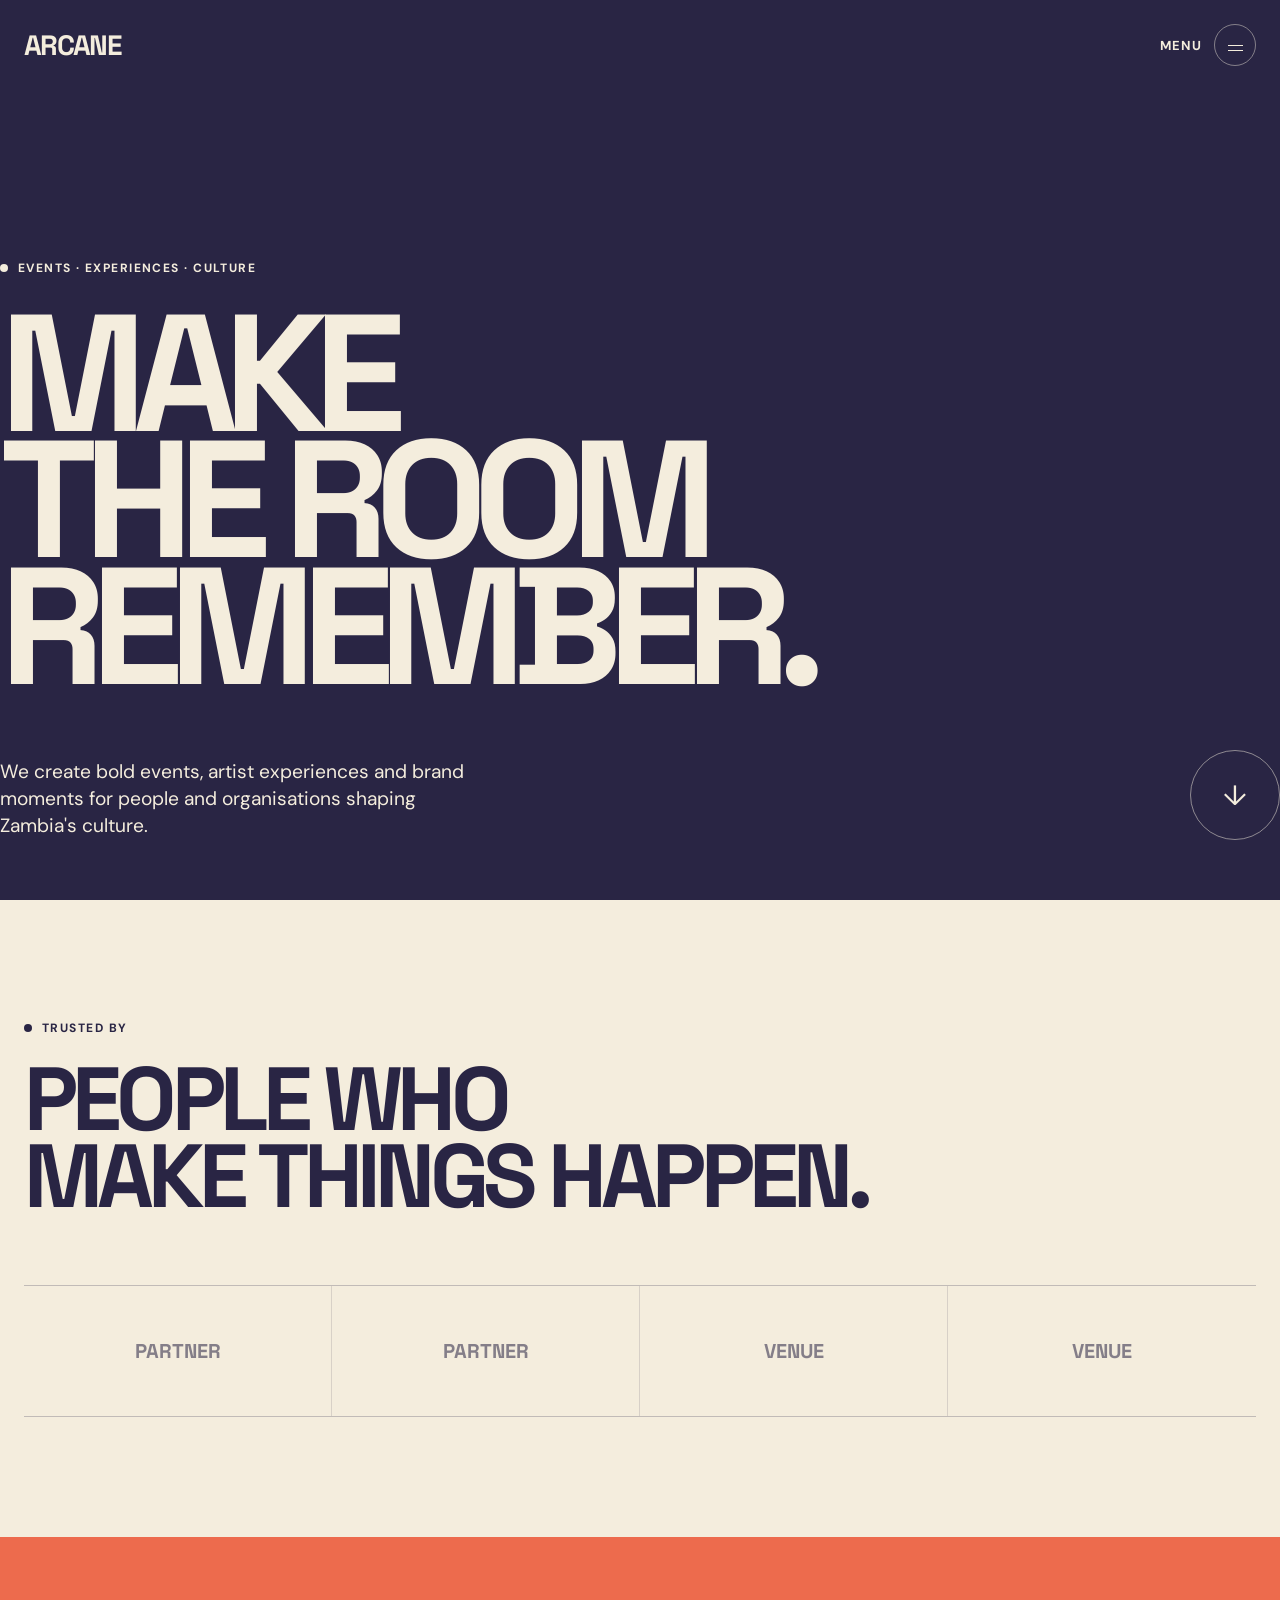
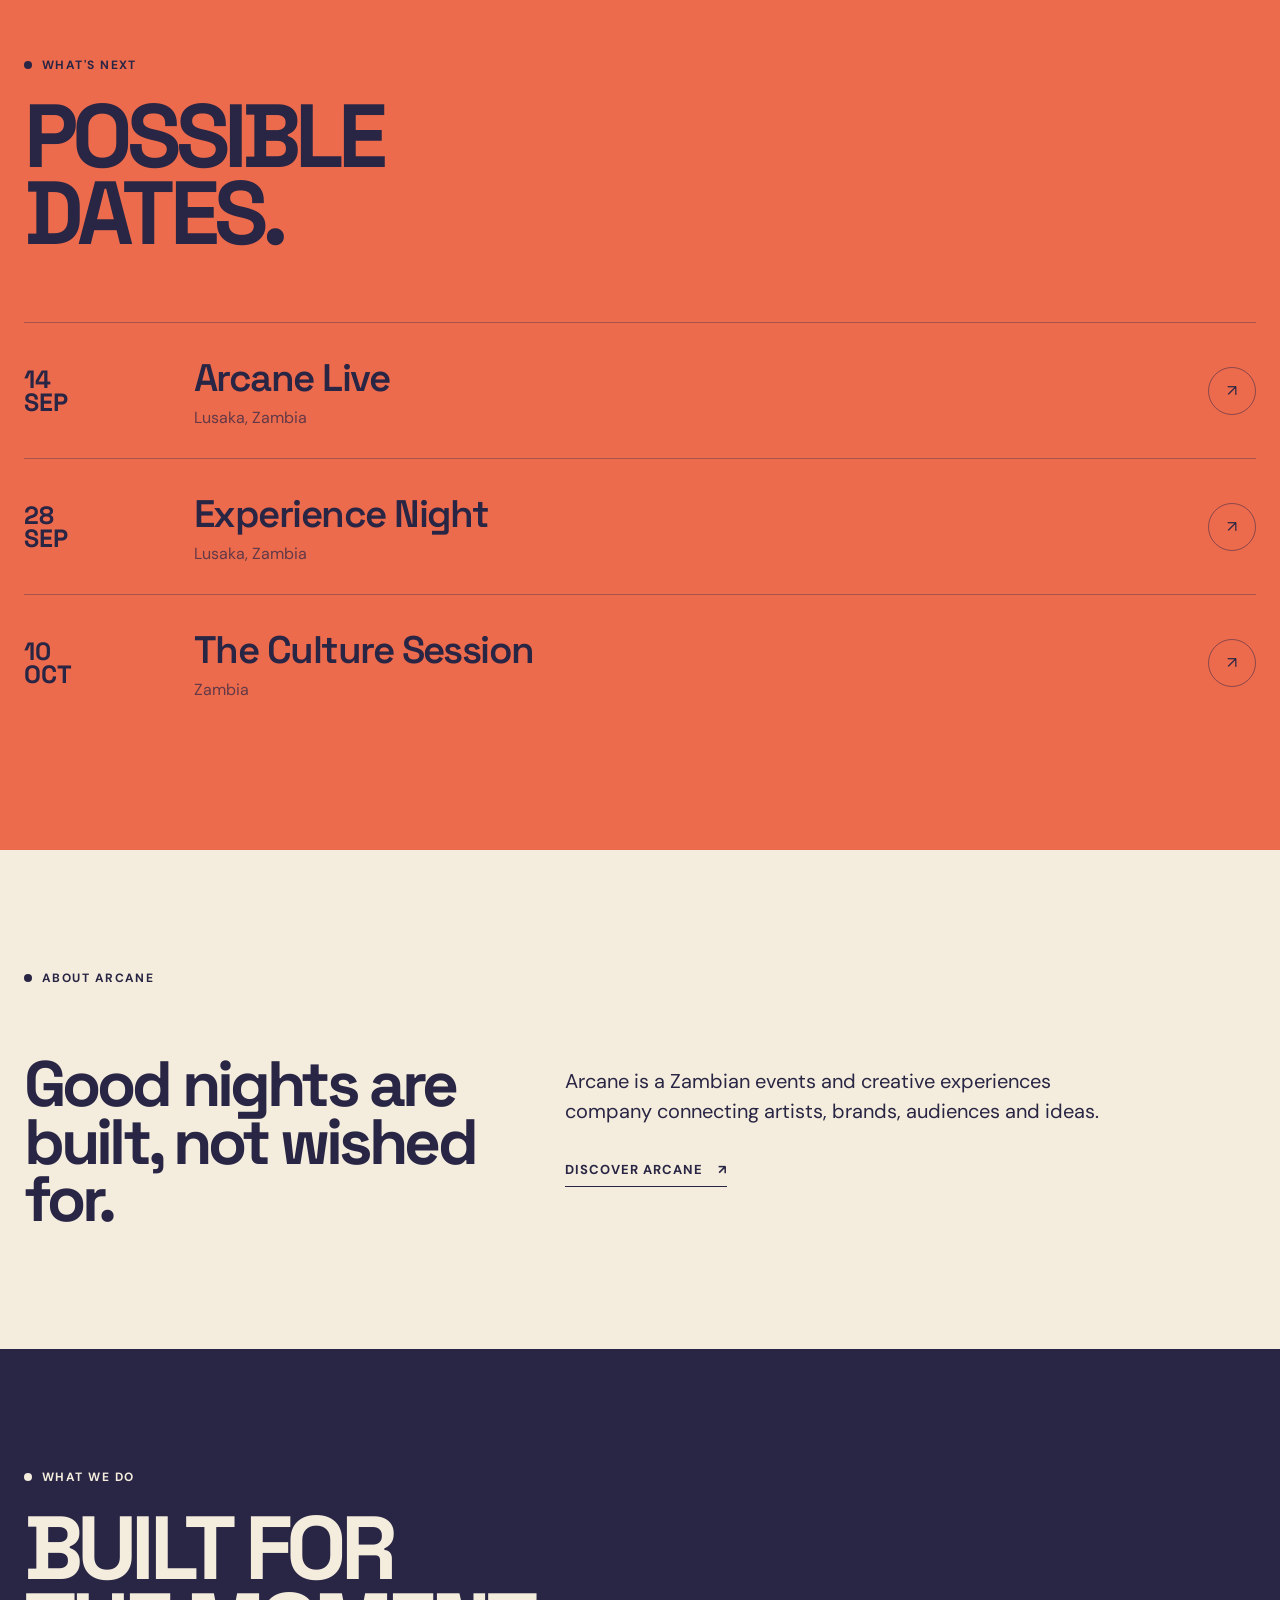
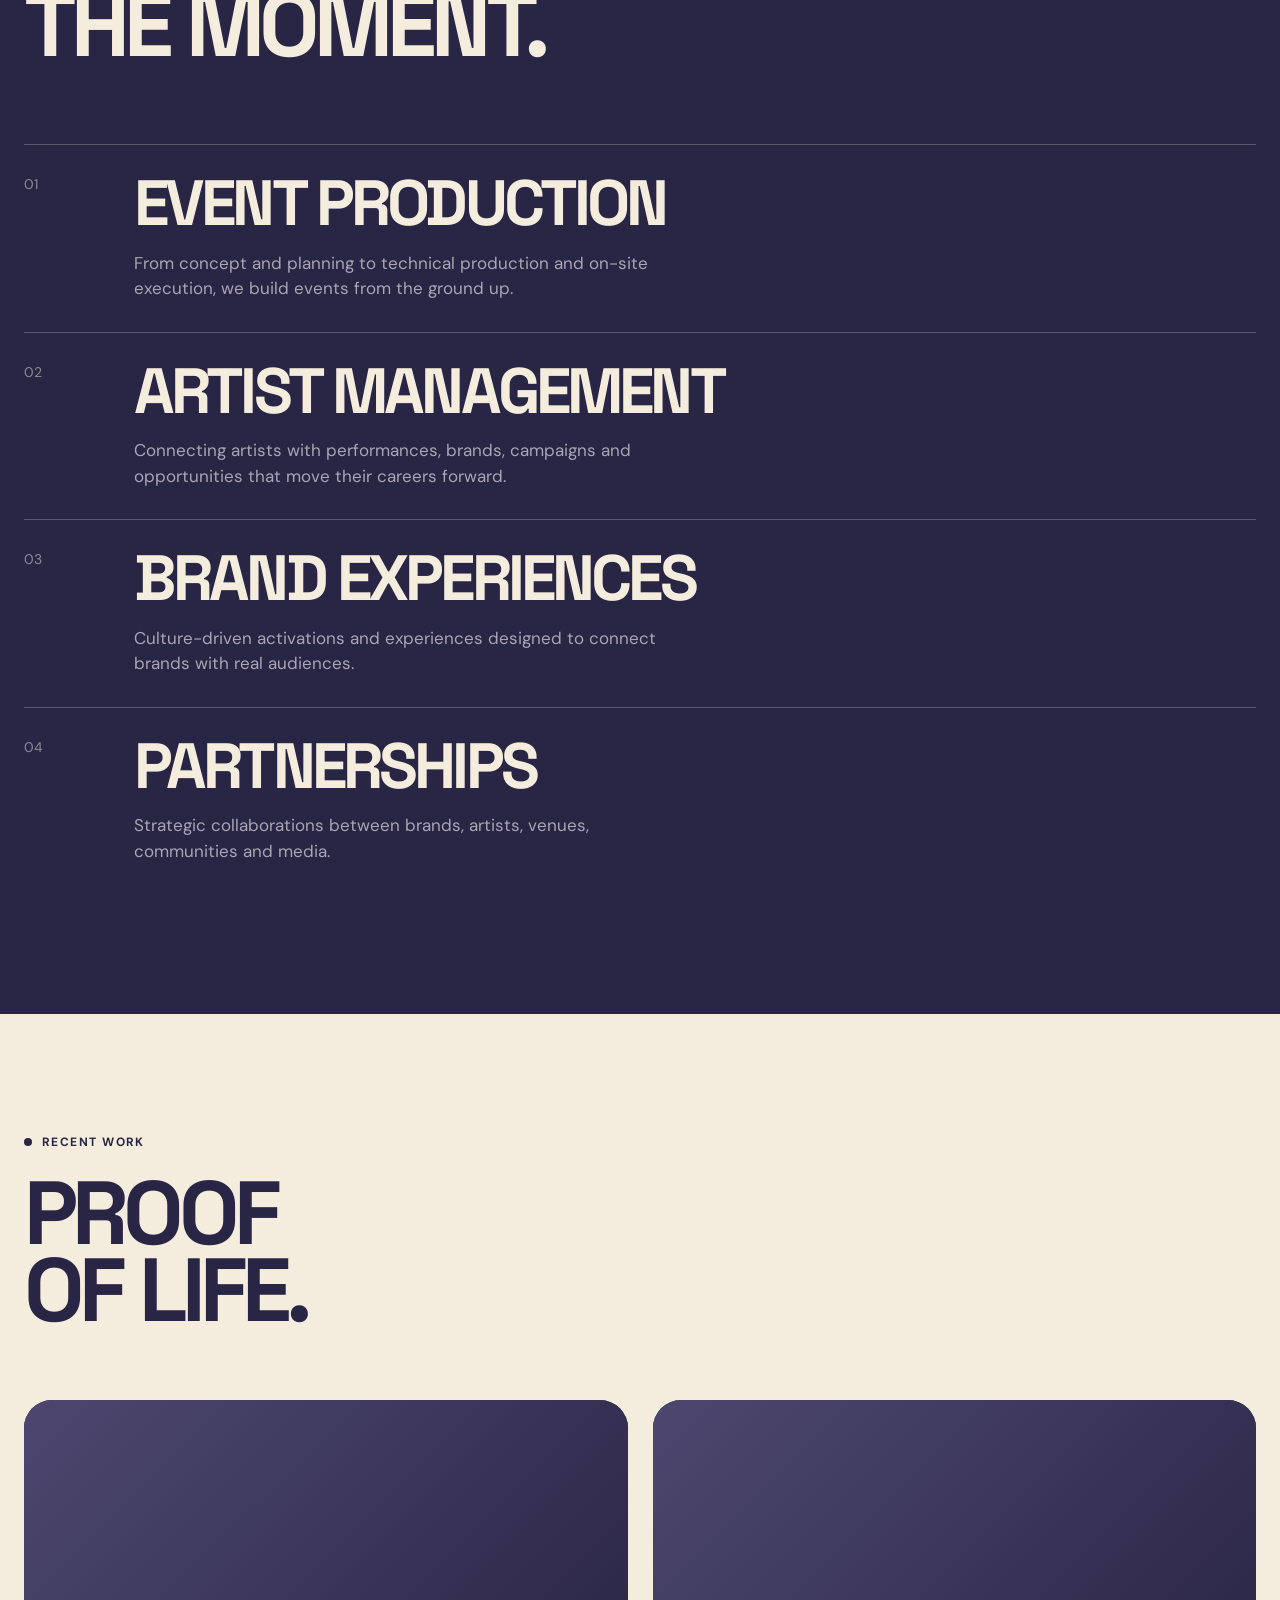
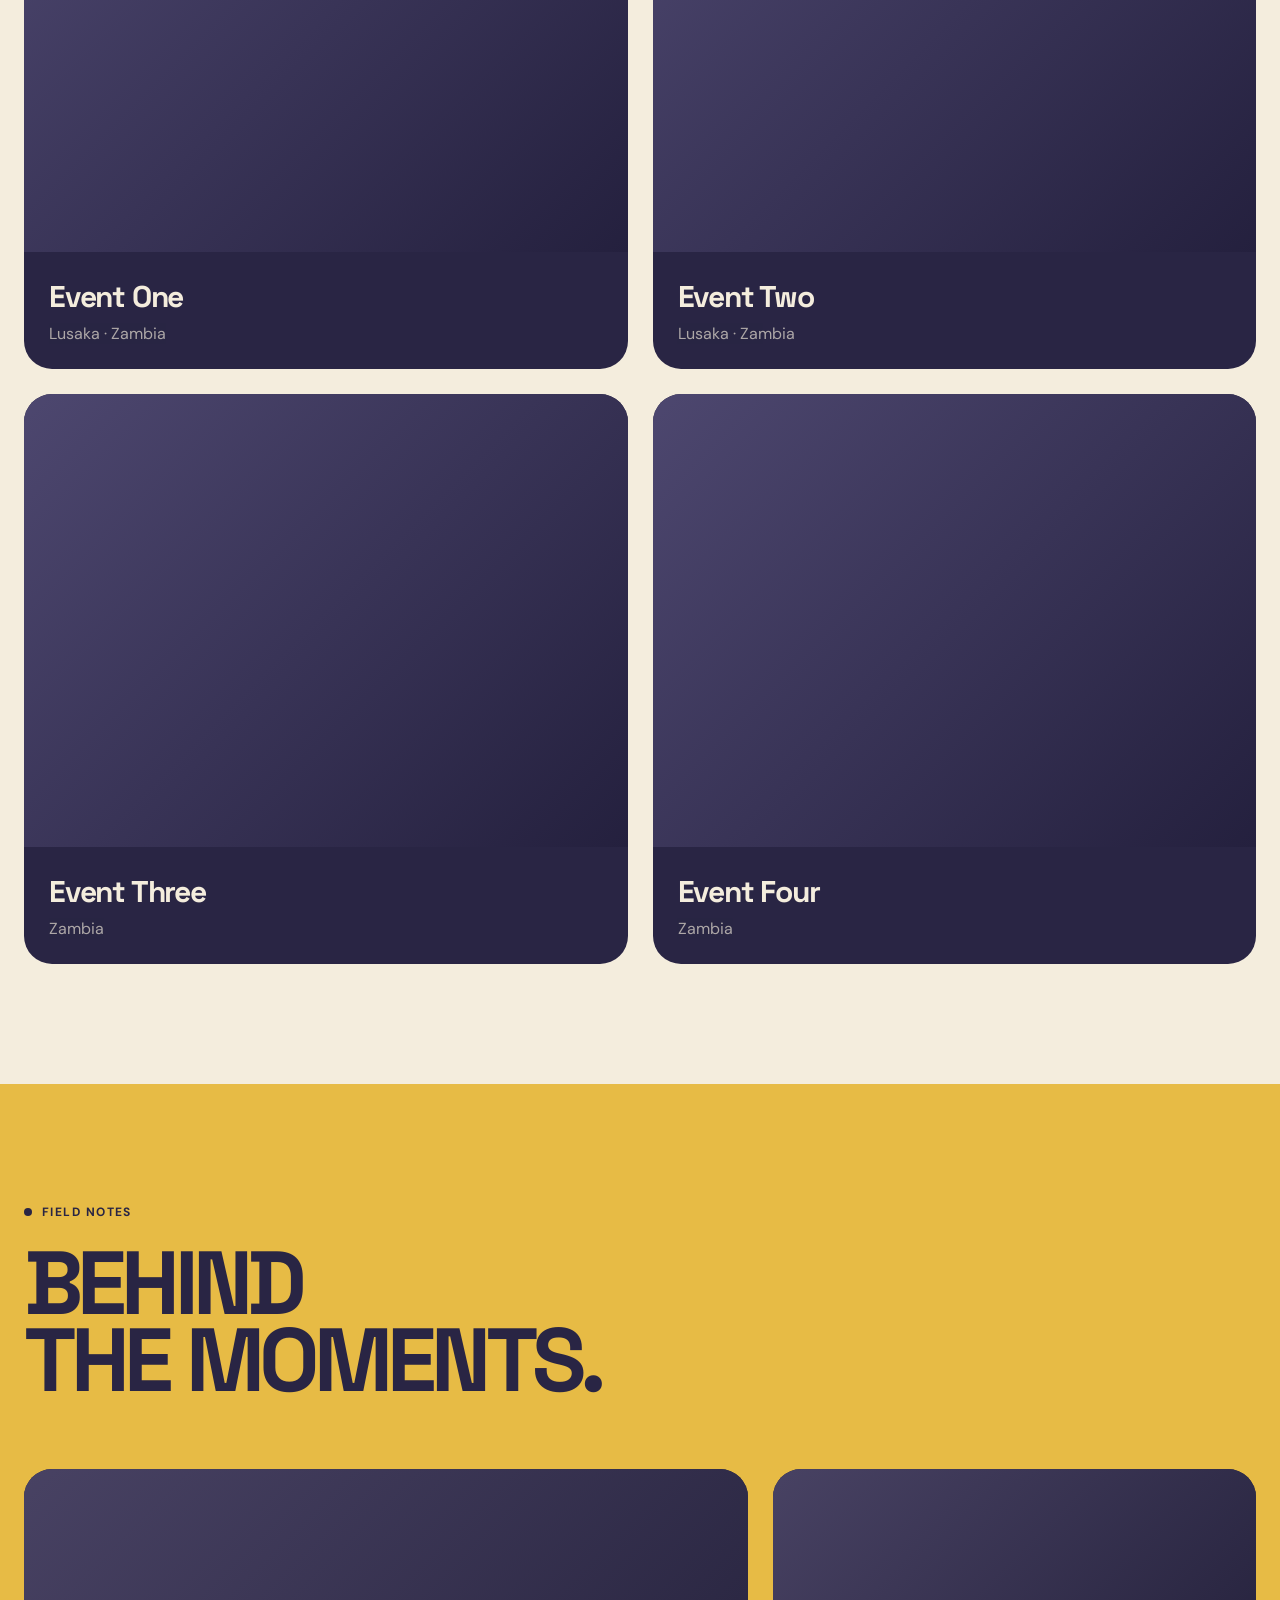
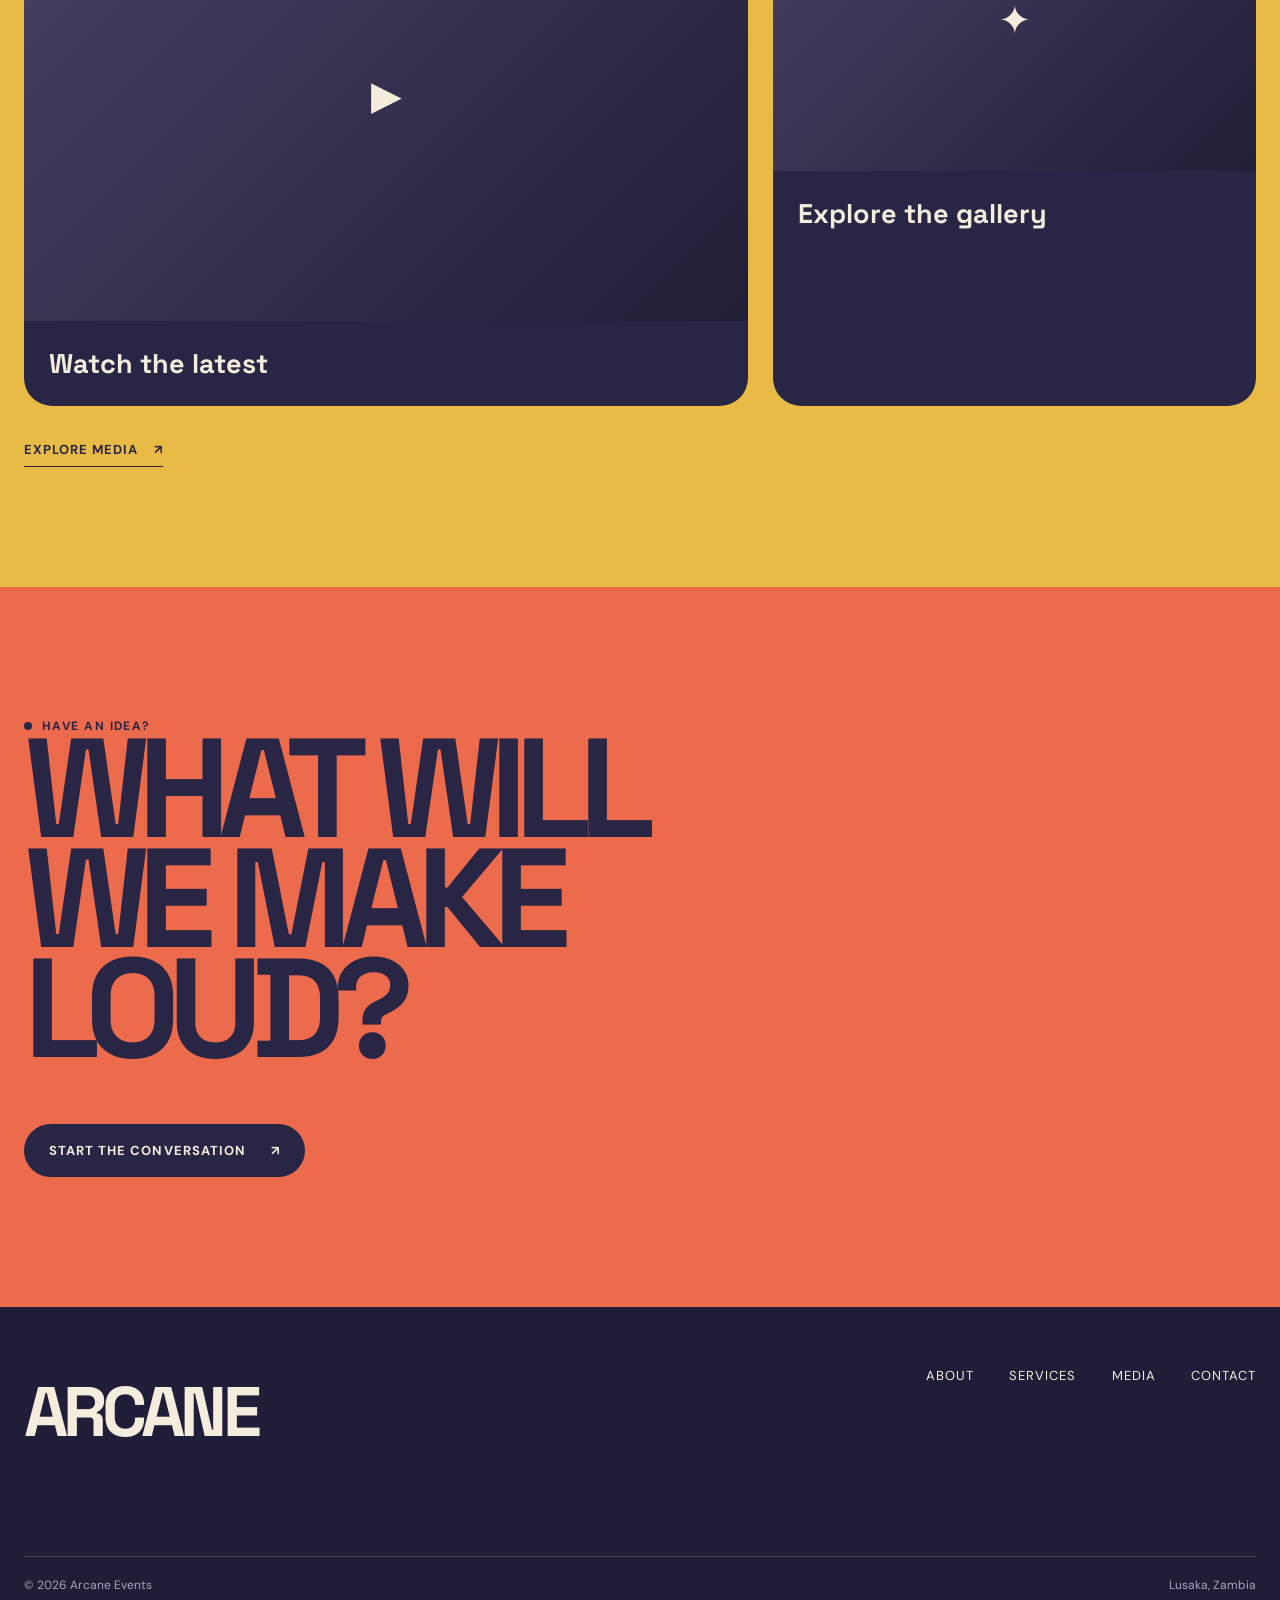
==== index.html @ 31fec03c "Initial commit" ====
<!DOCTYPE html>
<html lang="en">
<head>
    <meta charset="UTF-8">
    <meta name="viewport" content="width=device-width, initial-scale=1.0">
    <meta name="description" content="Arcane Events — creating unforgettable events, experiences and moments in Zambia.">
    <title>Arcane Events</title>

    <link rel="preconnect" href="https://fonts.googleapis.com">
    <link rel="preconnect" href="https://fonts.gstatic.com" crossorigin>
    <link href="https://fonts.googleapis.com/css2?family=DM+Sans:wght@400;500;600;700&family=Space+Grotesk:wght@400;500;600;700&display=swap" rel="stylesheet">

    <style>
        *, *::before, *::after {
            box-sizing: border-box;
            margin: 0;
            padding: 0;
        }

        html {
            scroll-behavior: smooth;
        }

        body {
            font-family: "DM Sans", sans-serif;
            background: #292544;
            color: #f4eddd;
            overflow-x: hidden;
        }

        img {
            display: block;
            width: 100%;
            height: auto;
        }

        a {
            color: inherit;
            text-decoration: none;
        }

        button, input, textarea, select {
            font: inherit;
        }

        button {
            border: 0;
            cursor: pointer;
        }

        :root {
            --navy: #292544;
            --navy-dark: #201d38;
            --cream: #f4eddd;
            --coral: #ed6b4d;
            --yellow: #e7bb45;
            --white: #ffffff;
            --muted: #aaa5b4;
            --container: min(1400px, calc(100% - 48px));
            --radius: 28px;
        }

        .container {
            width: var(--container);
            margin-inline: auto;
        }

        .section {
            padding: 120px 0;
        }

        .eyebrow {
            display: flex;
            align-items: center;
            gap: 10px;
            font-size: 12px;
            font-weight: 700;
            letter-spacing: .12em;
            text-transform: uppercase;
        }

        .eyebrow::before {
            content: "";
            width: 8px;
            height: 8px;
            background: currentColor;
            border-radius: 50%;
        }

        .section-title {
            margin-top: 25px;
            font-family: "Space Grotesk", sans-serif;
            font-size: clamp(3rem, 7vw, 8rem);
            line-height: .86;
            letter-spacing: -.065em;
            text-transform: uppercase;
        }

        .body-copy {
            max-width: 620px;
            font-size: 18px;
            line-height: 1.55;
        }

        .navbar {
            position: absolute;
            top: 0;
            left: 0;
            width: 100%;
            z-index: 100;
            padding: 24px 0;
        }

        .nav-inner {
            width: var(--container);
            margin-inline: auto;
            display: flex;
            align-items: center;
            justify-content: space-between;
        }

        .logo {
            font-family: "Space Grotesk", sans-serif;
            font-size: 28px;
            font-weight: 700;
            letter-spacing: -.06em;
        }

        .menu-button {
            display: flex;
            align-items: center;
            gap: 12px;
            background: transparent;
            color: var(--cream);
            font-size: 13px;
            font-weight: 700;
            text-transform: uppercase;
            letter-spacing: .08em;
        }

        .menu-icon {
            width: 42px;
            height: 42px;
            display: grid;
            place-items: center;
            border: 1px solid rgba(244,237,221,.45);
            border-radius: 50%;
        }

        .menu-icon span,
        .menu-icon span::after {
            display: block;
            width: 15px;
            height: 1px;
            background: currentColor;
        }

        .menu-icon span::after {
            content: "";
            transform: translateY(5px);
        }

        .menu-overlay {
            position: fixed;
            inset: 0;
            z-index: 200;
            display: flex;
            align-items: center;
            background: var(--coral);
            opacity: 0;
            visibility: hidden;
            transform: translateY(-100%);
            transition: opacity .45s ease, visibility .45s ease, transform .6s cubic-bezier(.76,0,.24,1);
        }

        .menu-overlay.active {
            opacity: 1;
            visibility: visible;
            transform: translateY(0);
        }

        .menu-overlay-inner {
            width: var(--container);
            margin-inline: auto;
        }

        .close-menu {
            position: absolute;
            top: 24px;
            right: max(24px, calc((100vw - 1400px) / 2));
            width: 42px;
            height: 42px;
            border-radius: 50%;
            background: var(--navy);
            color: var(--cream);
            font-size: 24px;
        }

        .menu-links {
            list-style: none;
        }

        .menu-links li {
            overflow: hidden;
        }

        .menu-links a {
            display: block;
            font-family: "Space Grotesk", sans-serif;
            font-size: clamp(3.5rem, 10vw, 9rem);
            font-weight: 700;
            line-height: .85;
            letter-spacing: -.07em;
            text-transform: uppercase;
            transition: transform .3s ease;
        }

        .menu-links a:hover {
            transform: translateX(15px);
        }

        .hero {
            min-height: 100svh;
            padding: 150px 0 60px;
            display: flex;
            align-items: flex-end;
            background: var(--navy);
        }

        .hero-content {
            width: 100%;
        }

        .hero-eyebrow {
            margin-bottom: 35px;
        }

        .hero-title {
            max-width: 1200px;
            font-family: "Space Grotesk", sans-serif;
            font-size: clamp(4.5rem, 13vw, 13rem);
            font-weight: 700;
            line-height: .76;
            letter-spacing: -.085em;
            text-transform: uppercase;
        }

        .hero-title span {
            display: block;
        }

        .hero-bottom {
            margin-top: 60px;
            display: flex;
            justify-content: space-between;
            align-items: flex-end;
            gap: 40px;
        }

        .hero-description {
            max-width: 470px;
            font-size: clamp(16px, 1.5vw, 21px);
            line-height: 1.4;
        }

        .circle-arrow {
            width: 90px;
            height: 90px;
            flex-shrink: 0;
            display: grid;
            place-items: center;
            border: 1px solid rgba(244,237,221,.5);
            border-radius: 50%;
            font-size: 28px;
            transition: background .3s, color .3s;
        }

        .circle-arrow:hover {
            background: var(--cream);
            color: var(--navy);
        }

        .social-proof {
            background: var(--cream);
            color: var(--navy);
        }

        .logos {
            margin-top: 70px;
            display: grid;
            grid-template-columns: repeat(4, 1fr);
            border-top: 1px solid rgba(41,37,68,.25);
            border-bottom: 1px solid rgba(41,37,68,.25);
        }

        .logo-placeholder {
            min-height: 130px;
            display: grid;
            place-items: center;
            border-right: 1px solid rgba(41,37,68,.25);
            font-family: "Space Grotesk", sans-serif;
            font-size: 20px;
            font-weight: 700;
            text-transform: uppercase;
            opacity: .55;
        }

        .logo-placeholder:last-child {
            border-right: 0;
        }

        .upcoming {
            background: var(--coral);
            color: var(--navy);
        }

        .event-list {
            margin-top: 70px;
        }

        .event-row {
            padding: 30px 0;
            display: grid;
            grid-template-columns: 130px 1fr auto;
            align-items: center;
            gap: 40px;
            border-top: 1px solid rgba(41,37,68,.35);
        }

        .event-date {
            font-family: "Space Grotesk", sans-serif;
            font-size: 25px;
            font-weight: 700;
            line-height: .9;
            text-transform: uppercase;
        }

        .event-name {
            font-family: "Space Grotesk", sans-serif;
            font-size: clamp(24px, 3vw, 42px);
            font-weight: 600;
            letter-spacing: -.04em;
        }

        .event-location {
            margin-top: 5px;
            opacity: .7;
        }

        .event-link {
            width: 48px;
            height: 48px;
            display: grid;
            place-items: center;
            border: 1px solid rgba(41,37,68,.5);
            border-radius: 50%;
            transition: background .3s;
        }

        .event-link:hover {
            background: var(--navy);
            color: var(--cream);
        }

        .about-preview {
            background: var(--cream);
            color: var(--navy);
        }

        .about-grid {
            margin-top: 70px;
            display: grid;
            grid-template-columns: 1fr 1.5fr;
            gap: 80px;
        }

        .about-large {
            font-family: "Space Grotesk", sans-serif;
            font-size: clamp(2.5rem, 5vw, 6rem);
            line-height: .9;
            letter-spacing: -.06em;
        }

        .about-side {
            padding-top: 10px;
        }

        .about-side p {
            max-width: 550px;
            font-size: 20px;
            line-height: 1.5;
        }

        .text-link {
            display: inline-flex;
            align-items: center;
            gap: 15px;
            margin-top: 35px;
            padding-bottom: 8px;
            border-bottom: 1px solid currentColor;
            font-weight: 700;
            text-transform: uppercase;
            font-size: 13px;
            letter-spacing: .08em;
        }

        .services {
            background: var(--navy);
        }

        .service-list {
            margin-top: 80px;
        }

        .service {
            padding: 30px 0;
            display: grid;
            grid-template-columns: 80px 1fr;
            gap: 30px;
            border-top: 1px solid rgba(244,237,221,.25);
        }

        .service-number {
            font-size: 14px;
            opacity: .5;
        }

        .service-title {
            font-family: "Space Grotesk", sans-serif;
            font-size: clamp(2rem, 5vw, 5.5rem);
            line-height: .9;
            letter-spacing: -.06em;
            text-transform: uppercase;
        }

        .service-description {
            max-width: 550px;
            margin-top: 18px;
            font-size: 17px;
            line-height: 1.5;
            color: var(--muted);
        }

        .past-events {
            background: var(--cream);
            color: var(--navy);
        }

        .event-grid {
            margin-top: 70px;
            display: grid;
            grid-template-columns: repeat(2, 1fr);
            gap: 25px;
        }

        .event-card {
            overflow: hidden;
            border-radius: var(--radius);
            background: var(--navy);
            color: var(--cream);
        }

        .event-image {
            aspect-ratio: 4 / 3;
            background: linear-gradient(135deg, #4d476f, #24203e);
        }

        .event-card-content {
            padding: 25px;
        }

        .event-card-content h3 {
            font-family: "Space Grotesk", sans-serif;
            font-size: 30px;
            letter-spacing: -.04em;
        }

        .event-card-content p {
            margin-top: 7px;
            opacity: .65;
        }

        .media {
            background: var(--yellow);
            color: var(--navy);
        }

        .media-grid {
            margin-top: 70px;
            display: grid;
            grid-template-columns: 1.5fr 1fr;
            gap: 25px;
        }

        .media-card {
            overflow: hidden;
            border-radius: var(--radius);
            background: var(--navy);
            color: var(--cream);
        }

        .media-visual {
            aspect-ratio: 16 / 10;
            background: linear-gradient(135deg, #484263, #211e38);
            display: grid;
            place-items: center;
            font-size: 40px;
        }

        .media-card-content {
            padding: 25px;
        }

        .media-card-content h3 {
            font-family: "Space Grotesk", sans-serif;
            font-size: 27px;
        }

        .final-cta {
            min-height: 80vh;
            display: flex;
            align-items: center;
            background: var(--coral);
            color: var(--navy);
        }

        .cta-title {
            max-width: 1100px;
            font-family: "Space Grotesk", sans-serif;
            font-size: clamp(4rem, 11vw, 12rem);
            line-height: .78;
            letter-spacing: -.085em;
            text-transform: uppercase;
        }

        .cta-button {
            display: inline-flex;
            align-items: center;
            gap: 25px;
            margin-top: 60px;
            padding: 18px 25px;
            background: var(--navy);
            color: var(--cream);
            border-radius: 100px;
            font-size: 13px;
            font-weight: 700;
            letter-spacing: .08em;
            text-transform: uppercase;
            transition: transform .3s;
        }

        .cta-button:hover {
            transform: translateY(-4px);
        }

        footer {
            padding: 60px 0 30px;
            background: var(--navy-dark);
        }

        .footer-top {
            display: flex;
            justify-content: space-between;
            gap: 40px;
        }

        .footer-logo {
            font-family: "Space Grotesk", sans-serif;
            font-size: 70px;
            font-weight: 700;
            letter-spacing: -.07em;
        }

        .footer-links {
            display: flex;
            gap: 35px;
            flex-wrap: wrap;
        }

        .footer-links a {
            font-size: 13px;
            text-transform: uppercase;
            letter-spacing: .08em;
        }

        .footer-bottom {
            margin-top: 100px;
            padding-top: 20px;
            display: flex;
            justify-content: space-between;
            border-top: 1px solid rgba(244,237,221,.2);
            color: var(--muted);
            font-size: 12px;
        }

        @media (max-width: 800px) {
            :root {
                --container: min(100% - 30px, 1400px);
            }

            .section {
                padding: 80px 0;
            }

            .hero {
                padding-top: 130px;
            }

            .hero-bottom {
                flex-direction: column;
                align-items: flex-start;
            }

            .circle-arrow {
                width: 65px;
                height: 65px;
            }

            .logos {
                grid-template-columns: repeat(2, 1fr);
            }

            .logo-placeholder:nth-child(2) {
                border-right: 0;
            }

            .logo-placeholder:nth-child(-n+2) {
                border-bottom: 1px solid rgba(41,37,68,.25);
            }

            .event-row {
                grid-template-columns: 80px 1fr auto;
                gap: 15px;
            }

            .event-date {
                font-size: 18px;
            }

            .about-grid,
            .media-grid {
                grid-template-columns: 1fr;
                gap: 40px;
            }

            .event-grid {
                grid-template-columns: 1fr;
            }

            .service {
                grid-template-columns: 45px 1fr;
            }

            .footer-top {
                flex-direction: column;
            }

            .footer-logo {
                font-size: 55px;
            }

            .footer-bottom {
                margin-top: 60px;
                flex-direction: column;
                gap: 10px;
            }
        }

        @media (max-width: 480px) {
            .hero-title {
                font-size: 19vw;
            }

            .section-title {
                font-size: 16vw;
            }

            .event-row {
                grid-template-columns: 65px 1fr;
            }

            .event-link {
                display: none;
            }

            .logos {
                margin-top: 45px;
            }

            .logo-placeholder {
                min-height: 100px;
            }
        }
    </style>
</head>

<body>
    <header class="navbar">
        <div class="nav-inner">
            <a href="index.html" class="logo" aria-label="Arcane Events home">ARCANE</a>
            <button class="menu-button" id="menuButton" aria-label="Open navigation menu" aria-expanded="false">
                MENU
                <span class="menu-icon">
                    <span></span>
                </span>
            </button>
        </div>
    </header>

    <div class="menu-overlay" id="menuOverlay">
        <button class="close-menu" id="closeMenu" aria-label="Close navigation menu">×</button>
        <div class="menu-overlay-inner">
            <ul class="menu-links">
                <li><a href="index.html">Home</a></li>
                <li><a href="pages/about.html">About</a></li>
                <li><a href="pages/services.html">Services</a></li>
                <li><a href="pages/media.html">Media</a></li>
                <li><a href="pages/contact.html">Contact</a></li>
            </ul>
        </div>
    </div>

    <main>
        <section class="hero">
            <div class="container hero-content">
                <div class="eyebrow hero-eyebrow">Events · Experiences · Culture</div>
                <h1 class="hero-title">
                    <span>Make</span>
                    <span>the room</span>
                    <span>remember.</span>
                </h1>
                <div class="hero-bottom">
                    <p class="hero-description">
                        We create bold events, artist experiences and
                        brand moments for people and organisations
                        shaping Zambia's culture.
                    </p>
                    <a href="#contact" class="circle-arrow" aria-label="Start a conversation">↓</a>
                </div>
            </div>
        </section>

        <section class="section social-proof">
            <div class="container">
                <div class="eyebrow">Trusted by</div>
                <h2 class="section-title">People who<br>make things happen.</h2>
                <div class="logos">
                    <div class="logo-placeholder">Partner</div>
                    <div class="logo-placeholder">Partner</div>
                    <div class="logo-placeholder">Venue</div>
                    <div class="logo-placeholder">Venue</div>
                </div>
            </div>
        </section>

        <section class="section upcoming">
            <div class="container">
                <div class="eyebrow">What's next</div>
                <h2 class="section-title">Possible<br>dates.</h2>
                <div class="event-list">
                    <article class="event-row">
                        <div class="event-date">14<br>SEP</div>
                        <div>
                            <h3 class="event-name">Arcane Live</h3>
                            <p class="event-location">Lusaka, Zambia</p>
                        </div>
                        <a href="pages/contact.html" class="event-link">↗</a>
                    </article>
                    <article class="event-row">
                        <div class="event-date">28<br>SEP</div>
                        <div>
                            <h3 class="event-name">Experience Night</h3>
                            <p class="event-location">Lusaka, Zambia</p>
                        </div>
                        <a href="pages/contact.html" class="event-link">↗</a>
                    </article>
                    <article class="event-row">
                        <div class="event-date">10<br>OCT</div>
                        <div>
                            <h3 class="event-name">The Culture Session</h3>
                            <p class="event-location">Zambia</p>
                        </div>
                        <a href="pages/contact.html" class="event-link">↗</a>
                    </article>
                </div>
            </div>
        </section>

        <section class="section about-preview">
            <div class="container">
                <div class="eyebrow">About Arcane</div>
                <div class="about-grid">
                    <h2 class="about-large">Good nights are built, not wished for.</h2>
                    <div class="about-side">
                        <p>Arcane is a Zambian events and creative experiences company connecting artists, brands, audiences and ideas.</p>
                        <a href="pages/about.html" class="text-link">Discover Arcane <span>↗</span></a>
                    </div>
                </div>
            </div>
        </section>

        <section class="section services">
            <div class="container">
                <div class="eyebrow">What we do</div>
                <h2 class="section-title">Built for<br>the moment.</h2>
                <div class="service-list">
                    <article class="service">
                        <span class="service-number">01</span>
                        <div>
                            <h3 class="service-title">Event Production</h3>
                            <p class="service-description">From concept and planning to technical production and on-site execution, we build events from the ground up.</p>
                        </div>
                    </article>
                    <article class="service">
                        <span class="service-number">02</span>
                        <div>
                            <h3 class="service-title">Artist Management</h3>
                            <p class="service-description">Connecting artists with performances, brands, campaigns and opportunities that move their careers forward.</p>
                        </div>
                    </article>
                    <article class="service">
                        <span class="service-number">03</span>
                        <div>
                            <h3 class="service-title">Brand Experiences</h3>
                            <p class="service-description">Culture-driven activations and experiences designed to connect brands with real audiences.</p>
                        </div>
                    </article>
                    <article class="service">
                        <span class="service-number">04</span>
                        <div>
                            <h3 class="service-title">Partnerships</h3>
                            <p class="service-description">Strategic collaborations between brands, artists, venues, communities and media.</p>
                        </div>
                    </article>
                </div>
            </div>
        </section>

        <section class="section past-events">
            <div class="container">
                <div class="eyebrow">Recent work</div>
                <h2 class="section-title">Proof<br>of life.</h2>
                <div class="event-grid">
                    <article class="event-card">
                        <div class="event-image"></div>
                        <div class="event-card-content">
                            <h3>Event One</h3>
                            <p>Lusaka · Zambia</p>
                        </div>
                    </article>
                    <article class="event-card">
                        <div class="event-image"></div>
                        <div class="event-card-content">
                            <h3>Event Two</h3>
                            <p>Lusaka · Zambia</p>
                        </div>
                    </article>
                    <article class="event-card">
                        <div class="event-image"></div>
                        <div class="event-card-content">
                            <h3>Event Three</h3>
                            <p>Zambia</p>
                        </div>
                    </article>
                    <article class="event-card">
                        <div class="event-image"></div>
                        <div class="event-card-content">
                            <h3>Event Four</h3>
                            <p>Zambia</p>
                        </div>
                    </article>
                </div>
            </div>
        </section>

        <section class="section media">
            <div class="container">
                <div class="eyebrow">Field notes</div>
                <h2 class="section-title">Behind<br>the moments.</h2>
                <div class="media-grid">
                    <article class="media-card">
                        <div class="media-visual">▶</div>
                        <div class="media-card-content">
                            <h3>Watch the latest</h3>
                        </div>
                    </article>
                    <article class="media-card">
                        <div class="media-visual">✦</div>
                        <div class="media-card-content">
                            <h3>Explore the gallery</h3>
                        </div>
                    </article>
                </div>
                <a href="pages/media.html" class="text-link">Explore media <span>↗</span></a>
            </div>
        </section>

        <section class="section final-cta" id="contact">
            <div class="container">
                <div class="eyebrow">Have an idea?</div>
                <h2 class="cta-title">What will<br>we make<br>loud?</h2>
                <a href="pages/contact.html" class="cta-button">Start the conversation <span>↗</span></a>
            </div>
        </section>
    </main>

    <footer>
        <div class="container">
            <div class="footer-top">
                <a href="index.html" class="footer-logo">ARCANE</a>
                <nav class="footer-links">
                    <a href="pages/about.html">About</a>
                    <a href="pages/services.html">Services</a>
                    <a href="pages/media.html">Media</a>
                    <a href="pages/contact.html">Contact</a>
                </nav>
            </div>
            <div class="footer-bottom">
                <span>© 2026 Arcane Events</span>
                <span>Lusaka, Zambia</span>
            </div>
        </div>
    </footer>

    <script>
        const menuButton = document.getElementById("menuButton");
        const closeMenu = document.getElementById("closeMenu");
        const menuOverlay = document.getElementById("menuOverlay");
        const menuLinks = document.querySelectorAll(".menu-links a");

        function openMenu() {
            menuOverlay.classList.add("active");
            menuButton.setAttribute("aria-expanded", "true");
            document.body.style.overflow = "hidden";
        }

        function closeNavigation() {
            menuOverlay.classList.remove("active");
            menuButton.setAttribute("aria-expanded", "false");
            document.body.style.overflow = "";
        }

        menuButton.addEventListener("click", openMenu);
        closeMenu.addEventListener("click", closeNavigation);

        menuLinks.forEach(link => {
            link.addEventListener("click", closeNavigation);
        });

        document.addEventListener("keydown", event => {
            if (event.key === "Escape") {
                closeNavigation();
            }
        });
    </script>
</body>
</html>
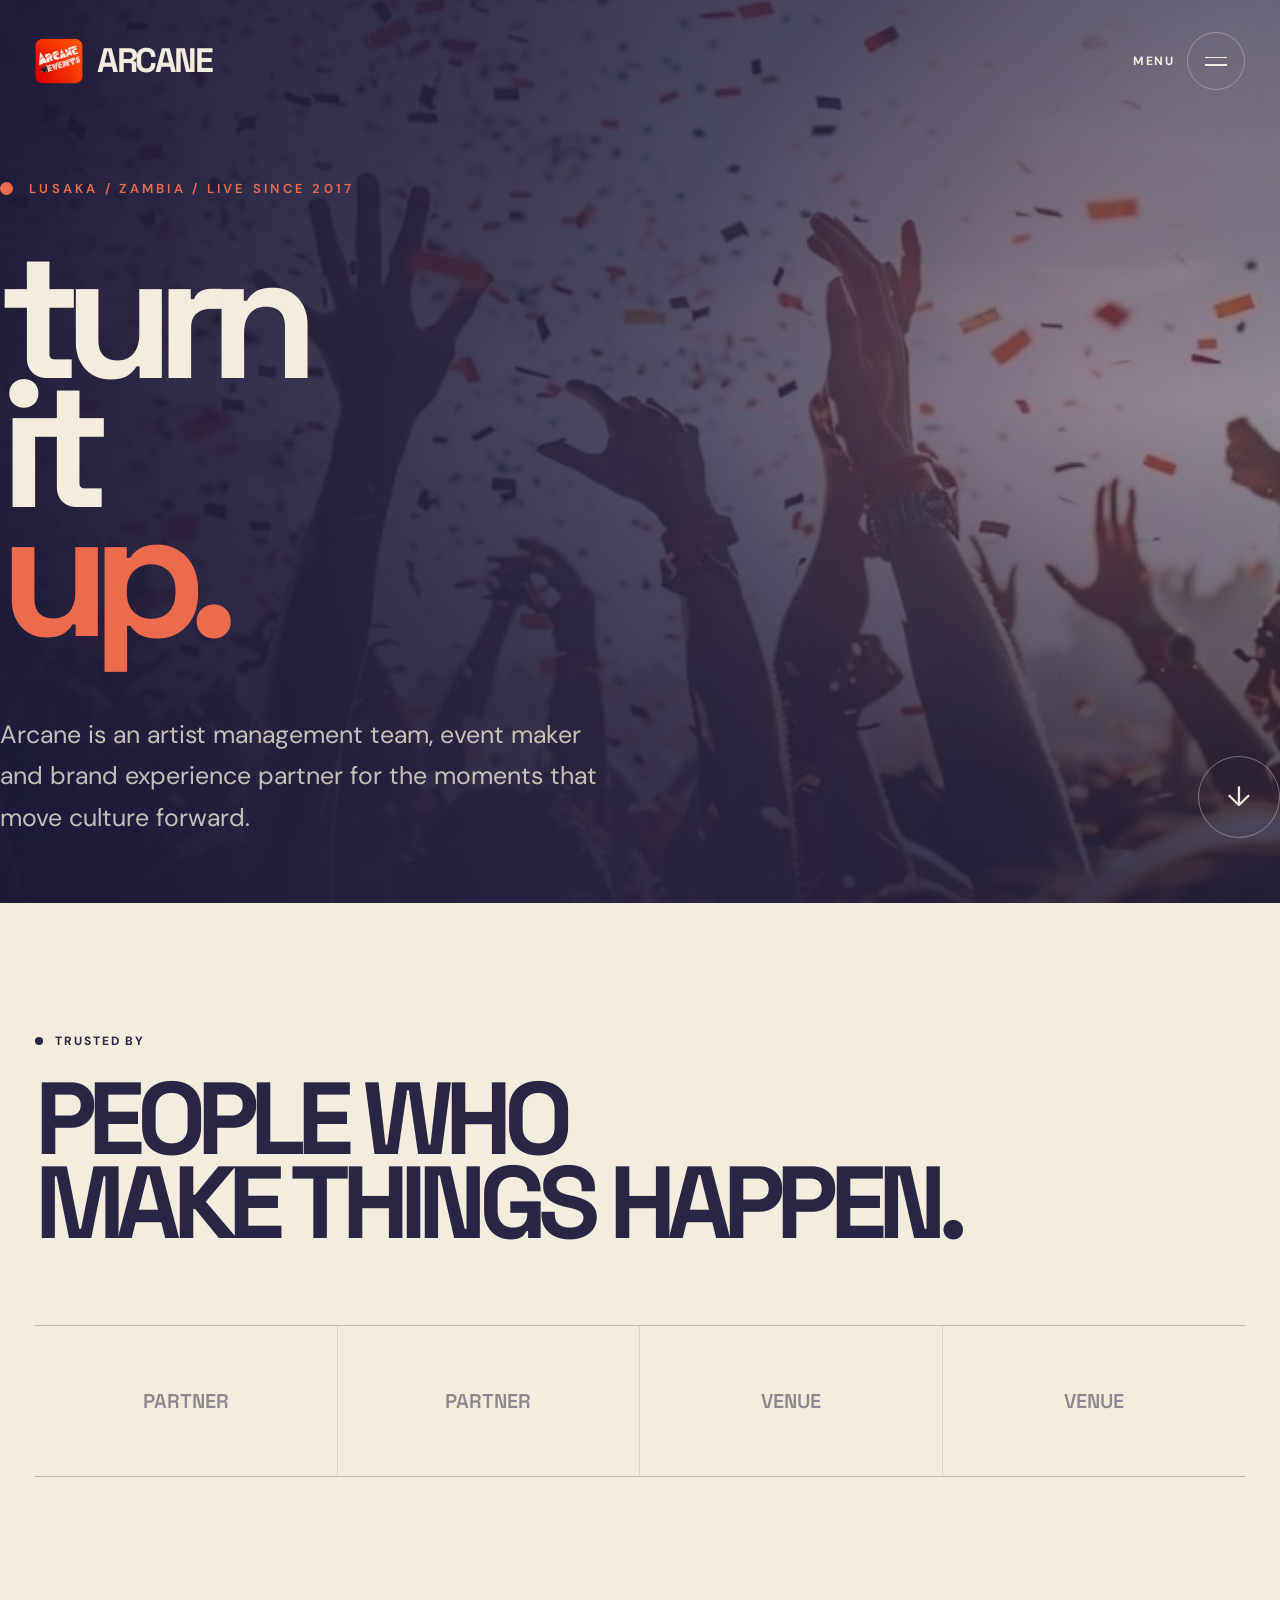
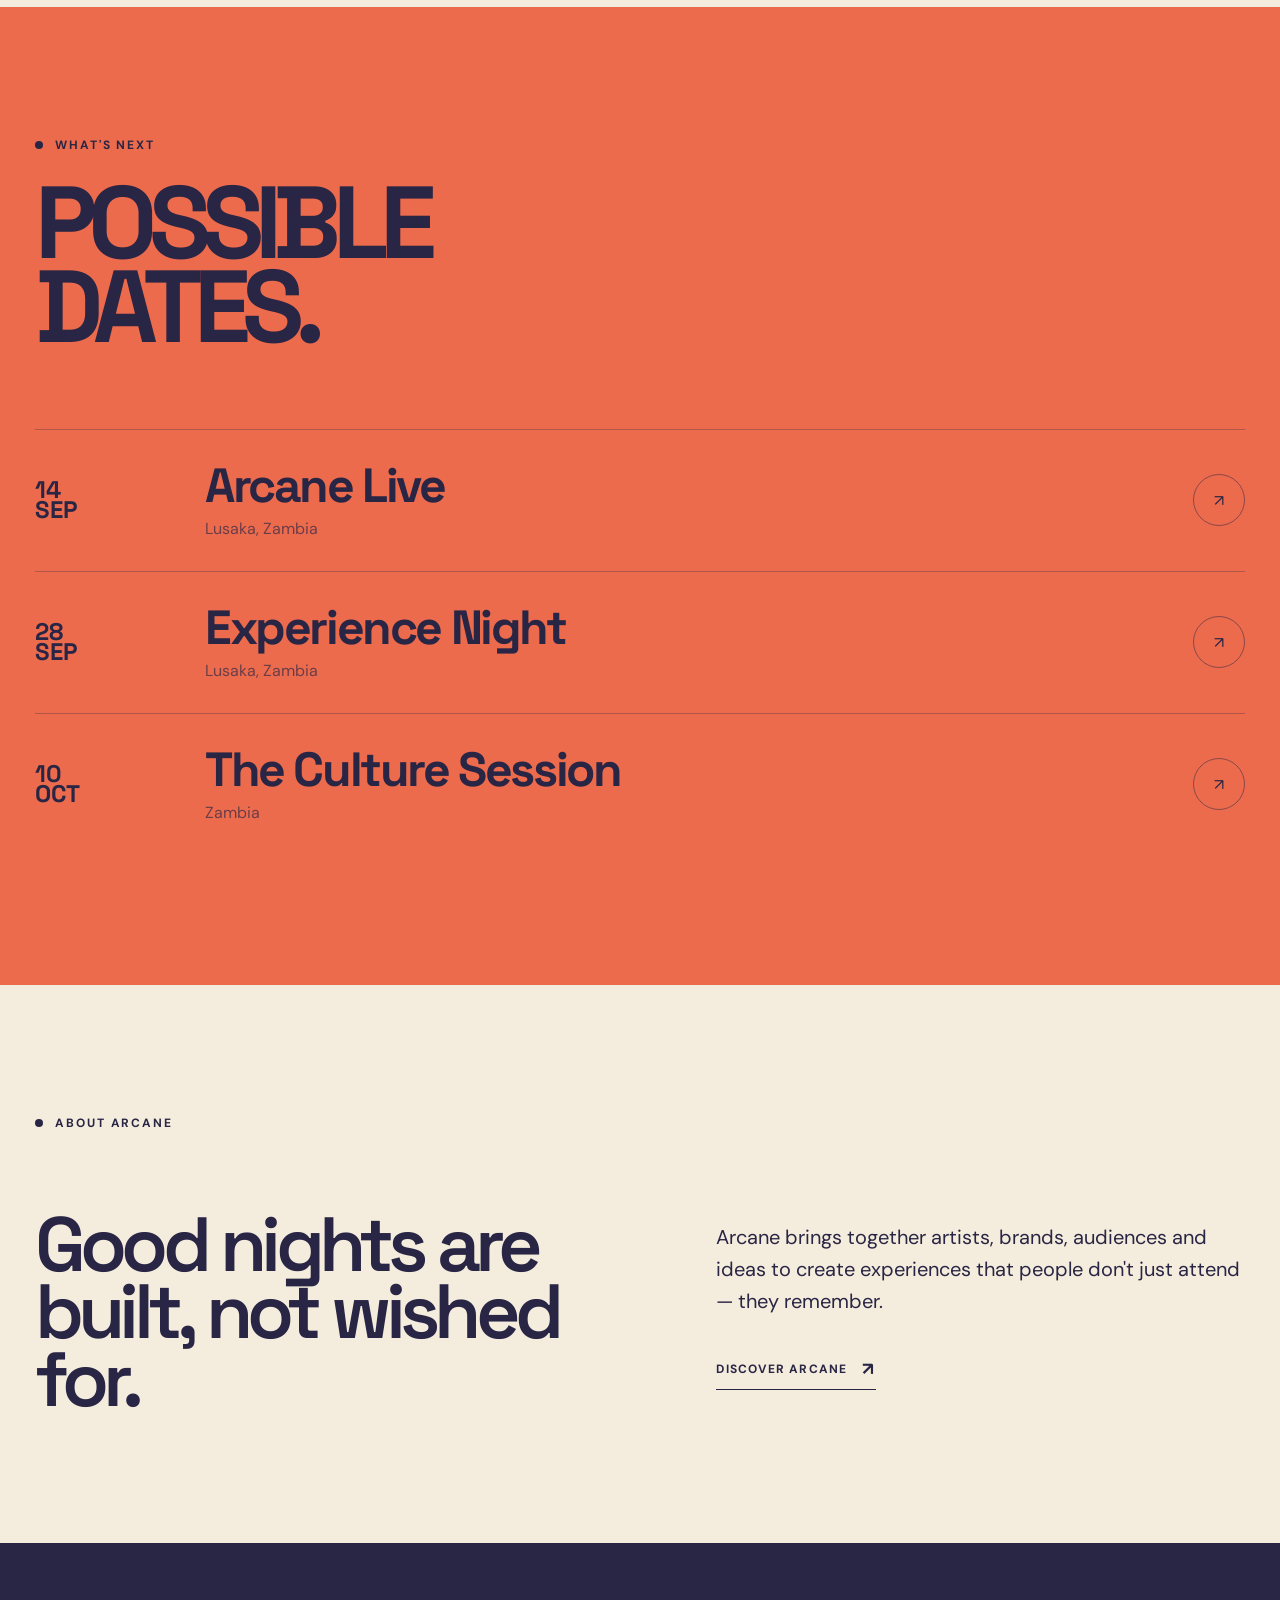
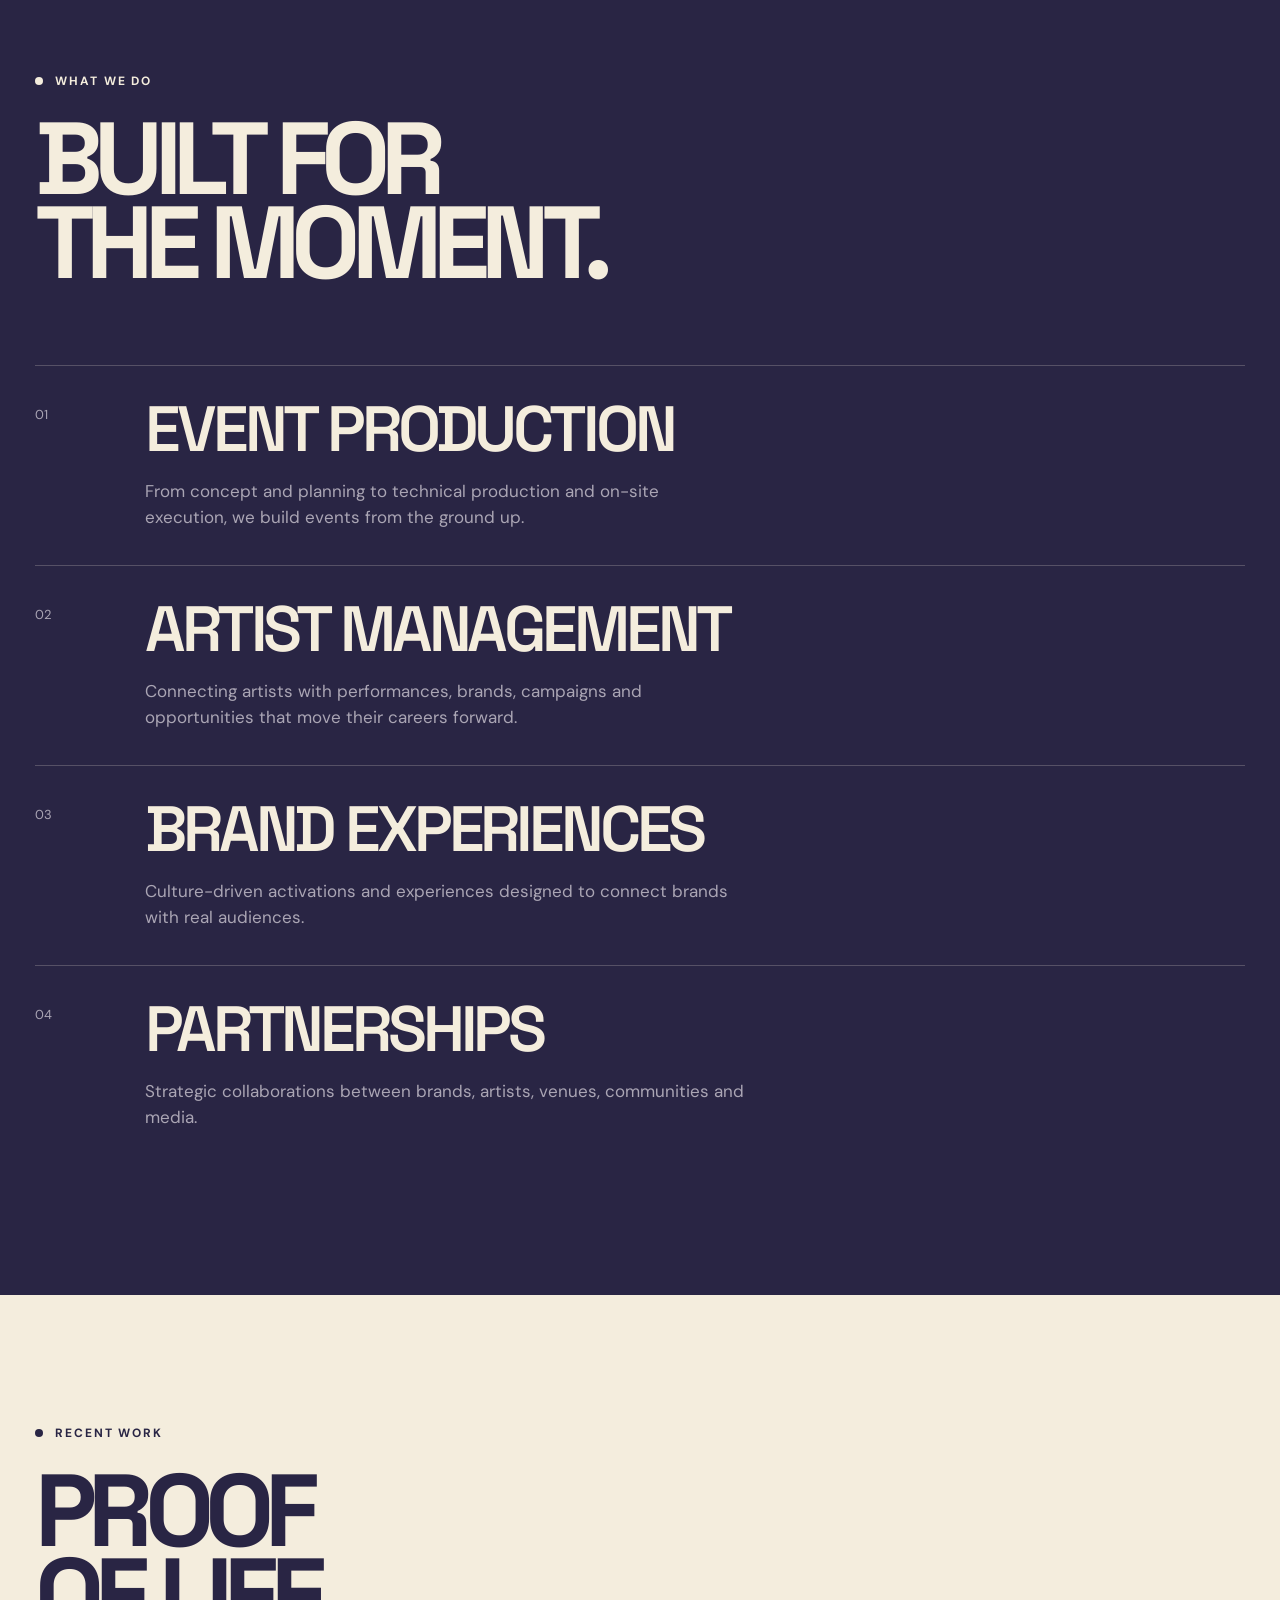
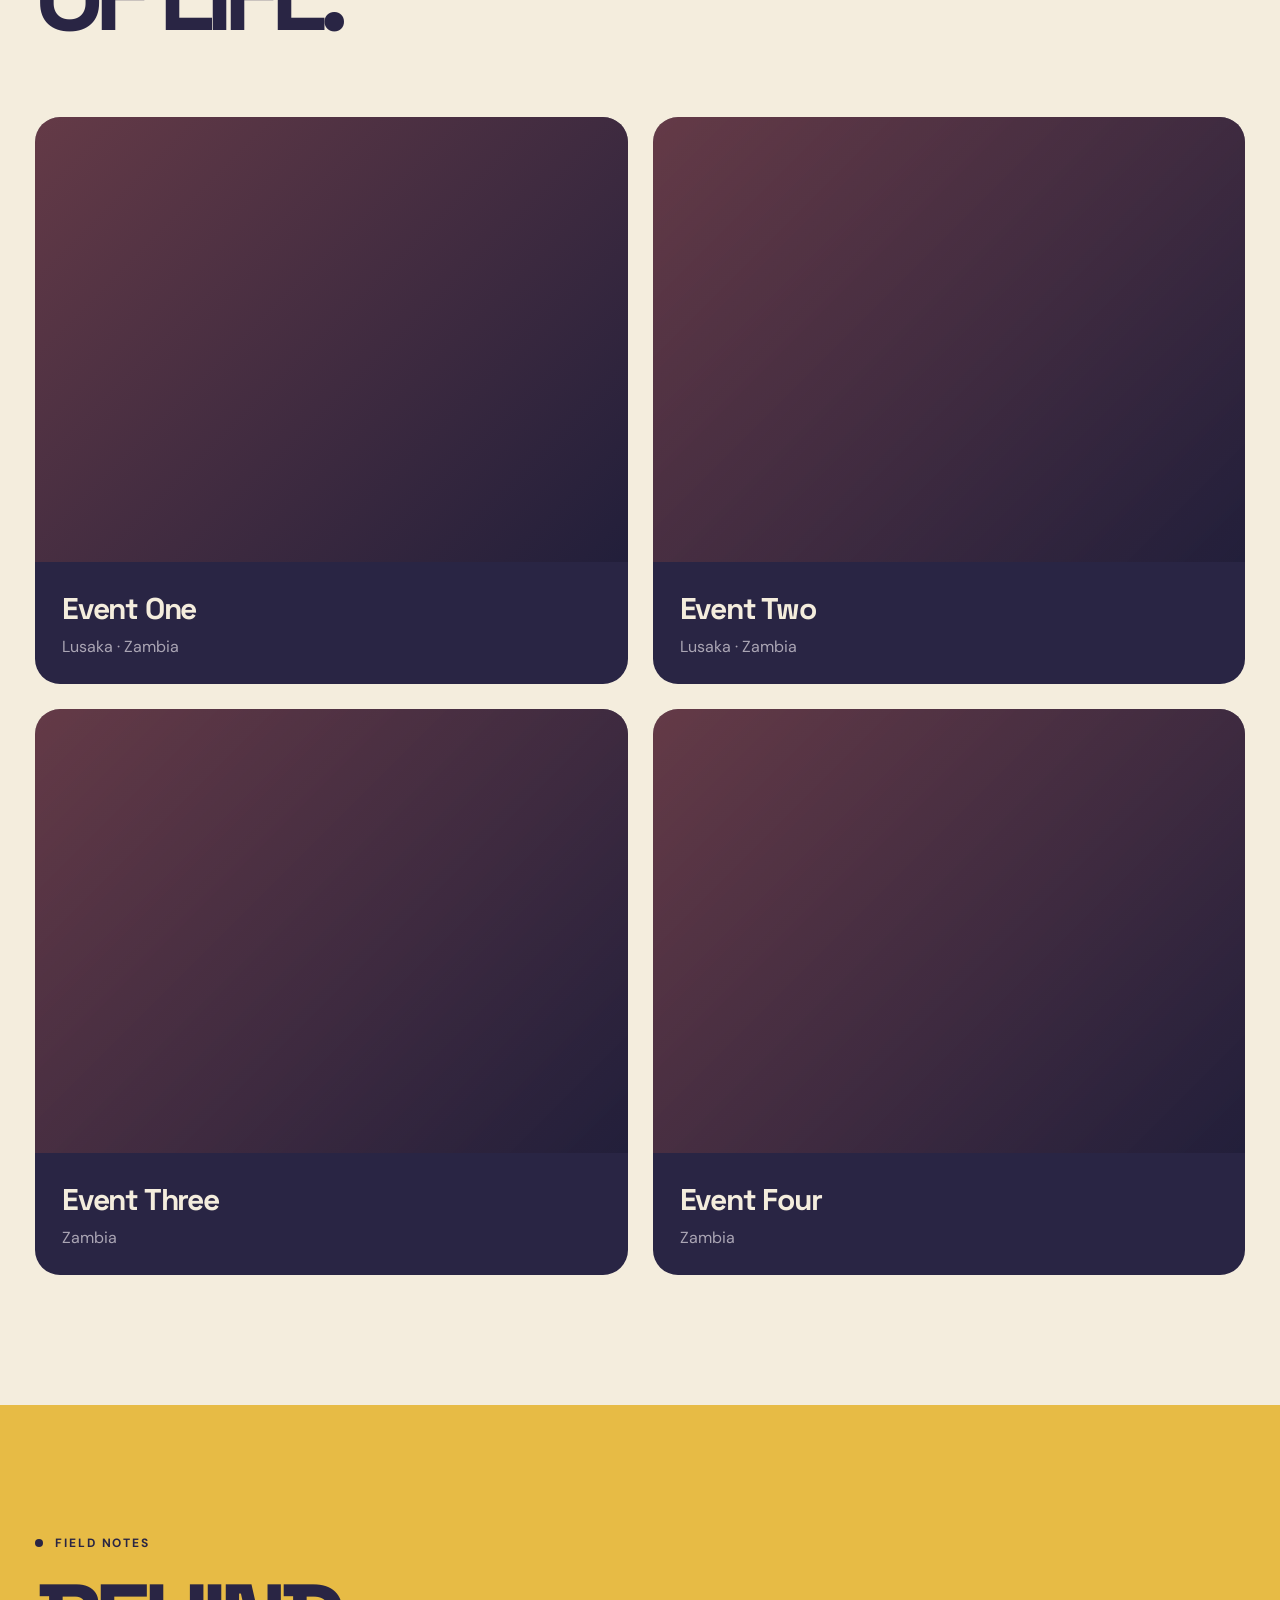
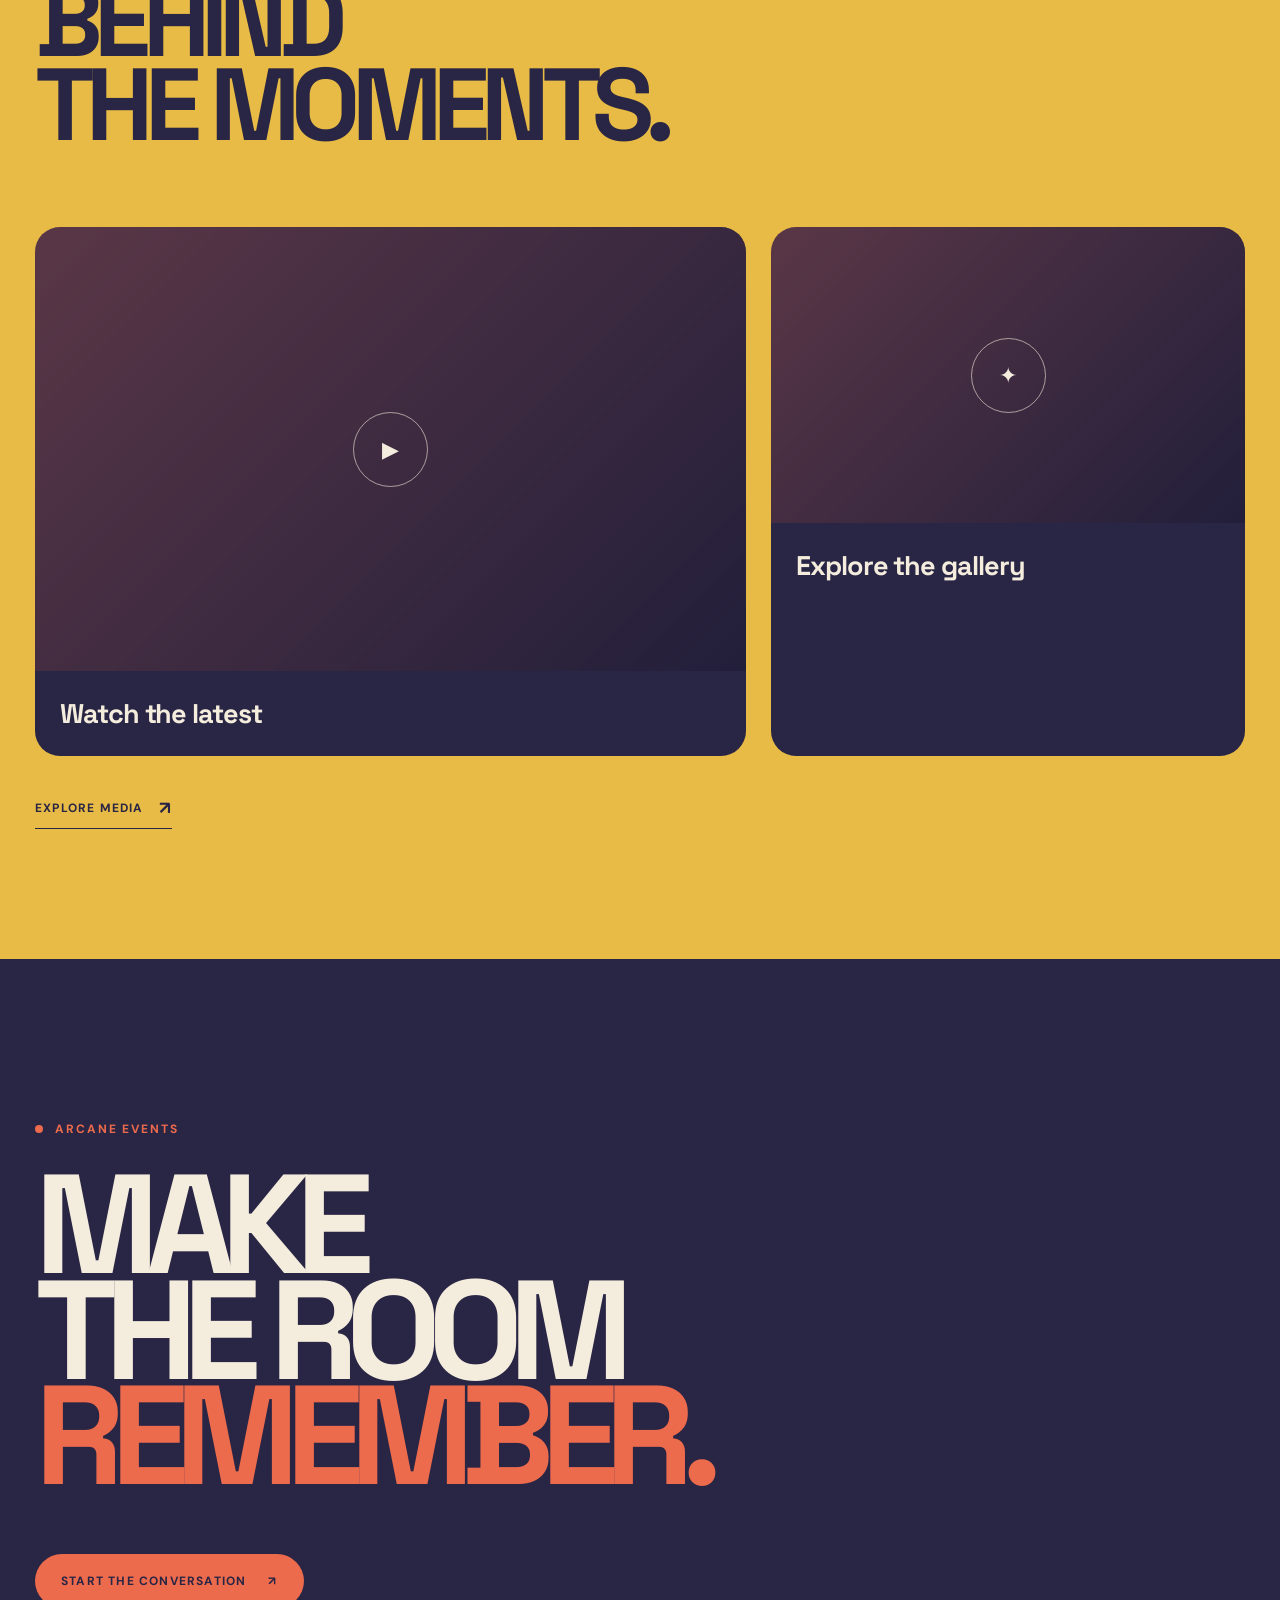
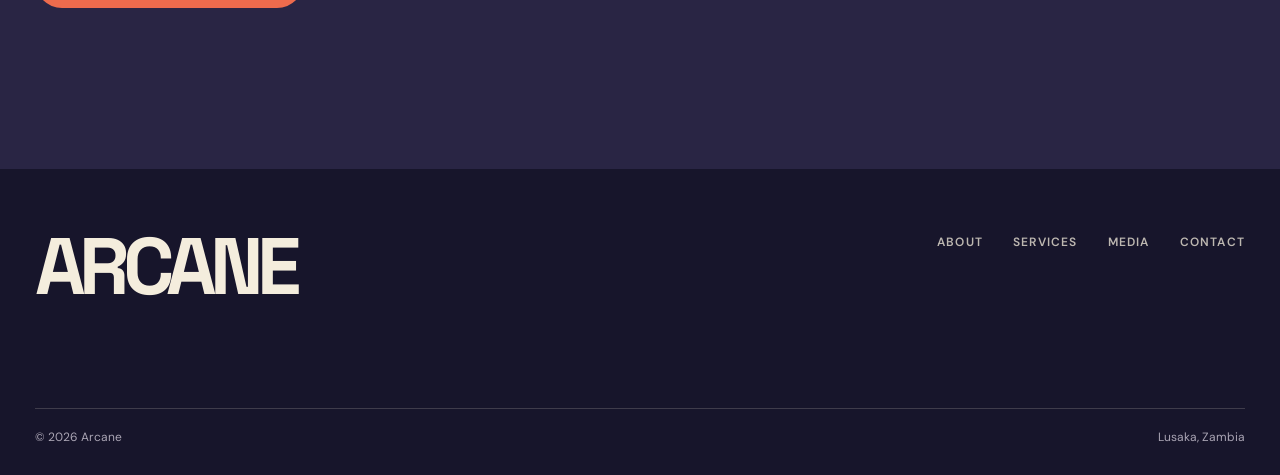
==== commit ddb16ed4: "Cloudflare" ====
--- a/index.html
+++ b/index.html
@@ -3,35 +3,59 @@
 <head>
     <meta charset="UTF-8">
     <meta name="viewport" content="width=device-width, initial-scale=1.0">
-    <meta name="description" content="Arcane Events — creating unforgettable events, experiences and moments in Zambia.">
-    <title>Arcane Events</title>
+
+    <meta
+        name="description"
+        content="Arcane Events — artist management, event making and brand experiences in Zambia."
+    >
+
+    <title>Arcane Events | Artists & Experiences</title>
 
     <link rel="preconnect" href="https://fonts.googleapis.com">
     <link rel="preconnect" href="https://fonts.gstatic.com" crossorigin>
-    <link href="https://fonts.googleapis.com/css2?family=DM+Sans:wght@400;500;600;700&family=Space+Grotesk:wght@400;500;600;700&display=swap" rel="stylesheet">
+
+    <link
+        href="https://fonts.googleapis.com/css2?family=DM+Sans:wght@400;500;600;700&family=Space+Grotesk:wght@400;500;600;700&display=swap"
+        rel="stylesheet"
+    >
+
+    <link rel="icon" href="assets/images/logo.png" type="image/png">
 
     <style>
-        *, *::before, *::after {
+        * {
             box-sizing: border-box;
             margin: 0;
             padding: 0;
         }
 
+        :root {
+            --navy: #292544;
+            --navy-deep: #17152b;
+            --cream: #f4eddd;
+            --coral: #ed6b4d;
+            --yellow: #e7bb45;
+            --muted: #aaa5b4;
+            --container: min(1400px, calc(100% - 70px));
+        }
+
         html {
             scroll-behavior: smooth;
         }
 
         body {
             font-family: "DM Sans", sans-serif;
-            background: #292544;
-            color: #f4eddd;
+            background: var(--navy);
+            color: var(--cream);
             overflow-x: hidden;
+        }
+
+        body.menu-open {
+            overflow: hidden;
         }
 
         img {
             display: block;
-            width: 100%;
-            height: auto;
+            max-width: 100%;
         }
 
         a {
@@ -39,7 +63,10 @@
             text-decoration: none;
         }
 
-        button, input, textarea, select {
+        button,
+        input,
+        textarea,
+        select {
             font: inherit;
         }
 
@@ -48,34 +75,22 @@
             cursor: pointer;
         }
 
-        :root {
-            --navy: #292544;
-            --navy-dark: #201d38;
-            --cream: #f4eddd;
-            --coral: #ed6b4d;
-            --yellow: #e7bb45;
-            --white: #ffffff;
-            --muted: #aaa5b4;
-            --container: min(1400px, calc(100% - 48px));
-            --radius: 28px;
-        }
-
         .container {
             width: var(--container);
             margin-inline: auto;
         }
 
         .section {
-            padding: 120px 0;
+            padding: 130px 0;
         }
 
         .eyebrow {
             display: flex;
             align-items: center;
-            gap: 10px;
+            gap: 12px;
             font-size: 12px;
             font-weight: 700;
-            letter-spacing: .12em;
+            letter-spacing: .16em;
             text-transform: uppercase;
         }
 
@@ -83,24 +98,22 @@
             content: "";
             width: 8px;
             height: 8px;
+            flex-shrink: 0;
+            border-radius: 50%;
             background: currentColor;
-            border-radius: 50%;
         }
 
         .section-title {
-            margin-top: 25px;
+            margin-top: 28px;
             font-family: "Space Grotesk", sans-serif;
-            font-size: clamp(3rem, 7vw, 8rem);
-            line-height: .86;
-            letter-spacing: -.065em;
+            font-size: clamp(4rem, 8vw, 9rem);
+            font-weight: 700;
+            line-height: .82;
+            letter-spacing: -.085em;
             text-transform: uppercase;
         }
 
-        .body-copy {
-            max-width: 620px;
-            font-size: 18px;
-            line-height: 1.55;
-        }
+        /* Navigation */
 
         .navbar {
             position: absolute;
@@ -108,57 +121,77 @@
             left: 0;
             width: 100%;
             z-index: 100;
-            padding: 24px 0;
+            padding: 32px 0;
         }
 
         .nav-inner {
-            width: var(--container);
-            margin-inline: auto;
             display: flex;
             align-items: center;
             justify-content: space-between;
         }
 
-        .logo {
+        .brand {
+            display: flex;
+            align-items: center;
+            gap: 14px;
+        }
+
+        .brand img {
+            width: 48px;
+            height: 48px;
+            object-fit: contain;
+        }
+
+        .brand-name {
             font-family: "Space Grotesk", sans-serif;
-            font-size: 28px;
+            font-size: 34px;
             font-weight: 700;
-            letter-spacing: -.06em;
+            line-height: 1;
+            letter-spacing: -.07em;
         }
 
         .menu-button {
             display: flex;
             align-items: center;
-            gap: 12px;
+            gap: 13px;
             background: transparent;
             color: var(--cream);
-            font-size: 13px;
+            font-size: 12px;
             font-weight: 700;
+            letter-spacing: .12em;
             text-transform: uppercase;
-            letter-spacing: .08em;
         }
 
         .menu-icon {
-            width: 42px;
-            height: 42px;
+            width: 58px;
+            height: 58px;
             display: grid;
             place-items: center;
-            border: 1px solid rgba(244,237,221,.45);
+            border: 1px solid rgba(244, 237, 221, .35);
             border-radius: 50%;
-        }
-
-        .menu-icon span,
-        .menu-icon span::after {
+            transition: background .3s ease, color .3s ease;
+        }
+
+        .menu-button:hover .menu-icon {
+            background: var(--cream);
+            color: var(--navy);
+        }
+
+        .menu-lines {
+            width: 22px;
+            display: flex;
+            flex-direction: column;
+            gap: 6px;
+        }
+
+        .menu-lines span {
             display: block;
-            width: 15px;
-            height: 1px;
+            width: 100%;
+            height: 1.5px;
             background: currentColor;
         }
 
-        .menu-icon span::after {
-            content: "";
-            transform: translateY(5px);
-        }
+        /* Menu overlay */
 
         .menu-overlay {
             position: fixed;
@@ -167,10 +200,14 @@
             display: flex;
             align-items: center;
             background: var(--coral);
+            color: var(--navy);
             opacity: 0;
             visibility: hidden;
             transform: translateY(-100%);
-            transition: opacity .45s ease, visibility .45s ease, transform .6s cubic-bezier(.76,0,.24,1);
+            transition:
+                opacity .4s ease,
+                visibility .4s ease,
+                transform .65s cubic-bezier(.76, 0, .24, 1);
         }
 
         .menu-overlay.active {
@@ -179,21 +216,23 @@
             transform: translateY(0);
         }
 
-        .menu-overlay-inner {
+        .menu-inner {
             width: var(--container);
             margin-inline: auto;
         }
 
         .close-menu {
             position: absolute;
-            top: 24px;
-            right: max(24px, calc((100vw - 1400px) / 2));
-            width: 42px;
-            height: 42px;
+            top: 32px;
+            right: max(35px, calc((100vw - 1400px) / 2));
+            width: 58px;
+            height: 58px;
+            display: grid;
+            place-items: center;
             border-radius: 50%;
             background: var(--navy);
             color: var(--cream);
-            font-size: 24px;
+            font-size: 30px;
         }
 
         .menu-links {
@@ -207,78 +246,157 @@
         .menu-links a {
             display: block;
             font-family: "Space Grotesk", sans-serif;
-            font-size: clamp(3.5rem, 10vw, 9rem);
+            font-size: clamp(4rem, 10vw, 9rem);
             font-weight: 700;
-            line-height: .85;
-            letter-spacing: -.07em;
+            line-height: .82;
+            letter-spacing: -.075em;
             text-transform: uppercase;
             transition: transform .3s ease;
         }
 
         .menu-links a:hover {
-            transform: translateX(15px);
-        }
+            transform: translateX(18px);
+        }
+
+        /* Hero */
 
         .hero {
+            position: relative;
             min-height: 100svh;
-            padding: 150px 0 60px;
             display: flex;
             align-items: flex-end;
-            background: var(--navy);
+            overflow: hidden;
+            background:
+                linear-gradient(
+                    90deg,
+                    rgba(29, 26, 58, .96) 0%,
+                    rgba(41, 37, 68, .82) 45%,
+                    rgba(41, 37, 68, .45) 100%
+                ),
+                linear-gradient(
+                    180deg,
+                    rgba(19, 17, 38, .4) 0%,
+                    rgba(19, 17, 38, .1) 45%,
+                    rgba(19, 17, 38, .75) 100%
+                ),
+                url("assets/images/hero.jpg") center center / cover no-repeat;
+        }
+
+        .hero::after {
+            content: "";
+            position: absolute;
+            inset: 0;
+            pointer-events: none;
+            background:
+                radial-gradient(
+                    circle at 85% 40%,
+                    rgba(237, 107, 77, .18),
+                    transparent 35%
+                );
+            mix-blend-mode: screen;
         }
 
         .hero-content {
+            position: relative;
+            z-index: 2;
             width: 100%;
+            padding: 180px 0 65px;
         }
 
         .hero-eyebrow {
-            margin-bottom: 35px;
+            display: flex;
+            align-items: center;
+            gap: 16px;
+            margin-bottom: 55px;
+            color: var(--coral);
+            font-size: 13px;
+            font-weight: 600;
+            letter-spacing: .25em;
+            text-transform: uppercase;
+        }
+
+        .hero-eyebrow::before {
+            content: "";
+            width: 13px;
+            height: 13px;
+            flex-shrink: 0;
+            border-radius: 50%;
+            background: var(--coral);
+        }
+
+        .hero-brand {
+            display: flex;
+            align-items: center;
+            gap: 18px;
+            margin-bottom: 48px;
+        }
+
+        .hero-brand img {
+            width: 75px;
+            height: 75px;
+            object-fit: contain;
+        }
+
+        .hero-brand-name {
+            font-family: "Space Grotesk", sans-serif;
+            font-size: clamp(4rem, 8vw, 8rem);
+            font-weight: 700;
+            line-height: .8;
+            letter-spacing: -.09em;
         }
 
         .hero-title {
-            max-width: 1200px;
+            max-width: 900px;
             font-family: "Space Grotesk", sans-serif;
-            font-size: clamp(4.5rem, 13vw, 13rem);
+            font-size: clamp(5rem, 14vw, 13rem);
             font-weight: 700;
-            line-height: .76;
-            letter-spacing: -.085em;
-            text-transform: uppercase;
+            line-height: .72;
+            letter-spacing: -.1em;
+            text-transform: lowercase;
         }
 
         .hero-title span {
             display: block;
         }
 
+        .hero-title .accent {
+            color: var(--coral);
+        }
+
         .hero-bottom {
-            margin-top: 60px;
             display: flex;
+            align-items: flex-end;
             justify-content: space-between;
-            align-items: flex-end;
-            gap: 40px;
+            gap: 50px;
+            margin-top: 75px;
         }
 
         .hero-description {
-            max-width: 470px;
-            font-size: clamp(16px, 1.5vw, 21px);
-            line-height: 1.4;
-        }
-
-        .circle-arrow {
-            width: 90px;
-            height: 90px;
-            flex-shrink: 0;
+            max-width: 610px;
+            color: rgba(244, 237, 221, .78);
+            font-size: clamp(18px, 2vw, 25px);
+            line-height: 1.65;
+        }
+
+        .hero-arrow {
+            width: 82px;
+            height: 82px;
             display: grid;
             place-items: center;
-            border: 1px solid rgba(244,237,221,.5);
+            flex-shrink: 0;
+            border: 1px solid rgba(244, 237, 221, .4);
             border-radius: 50%;
             font-size: 28px;
-            transition: background .3s, color .3s;
-        }
-
-        .circle-arrow:hover {
+            transition: background .3s ease, color .3s ease, transform .3s ease;
+        }
+
+        .hero-arrow:hover {
             background: var(--cream);
             color: var(--navy);
-        }
+            transform: translateY(-5px);
+        }
+
+        /* Social proof */
 
         .social-proof {
             background: var(--cream);
@@ -286,28 +404,31 @@
         }
 
         .logos {
-            margin-top: 70px;
             display: grid;
             grid-template-columns: repeat(4, 1fr);
-            border-top: 1px solid rgba(41,37,68,.25);
-            border-bottom: 1px solid rgba(41,37,68,.25);
+            margin-top: 80px;
+            border-top: 1px solid rgba(41, 37, 68, .25);
+            border-bottom: 1px solid rgba(41, 37, 68, .25);
         }
 
         .logo-placeholder {
-            min-height: 130px;
+            min-height: 150px;
             display: grid;
             place-items: center;
-            border-right: 1px solid rgba(41,37,68,.25);
+            padding: 20px;
+            border-right: 1px solid rgba(41, 37, 68, .25);
             font-family: "Space Grotesk", sans-serif;
             font-size: 20px;
-            font-weight: 700;
+            font-weight: 600;
             text-transform: uppercase;
-            opacity: .55;
+            opacity: .5;
         }
 
         .logo-placeholder:last-child {
             border-right: 0;
         }
+
+        /* Upcoming */
 
         .upcoming {
             background: var(--coral);
@@ -315,46 +436,46 @@
         }
 
         .event-list {
-            margin-top: 70px;
+            margin-top: 80px;
         }
 
         .event-row {
-            padding: 30px 0;
             display: grid;
             grid-template-columns: 130px 1fr auto;
             align-items: center;
             gap: 40px;
-            border-top: 1px solid rgba(41,37,68,.35);
+            padding: 32px 0;
+            border-top: 1px solid rgba(41, 37, 68, .3);
         }
 
         .event-date {
             font-family: "Space Grotesk", sans-serif;
-            font-size: 25px;
+            font-size: 24px;
             font-weight: 700;
-            line-height: .9;
+            line-height: .85;
             text-transform: uppercase;
         }
 
         .event-name {
             font-family: "Space Grotesk", sans-serif;
-            font-size: clamp(24px, 3vw, 42px);
-            font-weight: 600;
-            letter-spacing: -.04em;
+            font-size: clamp(25px, 4vw, 48px);
+            line-height: 1;
+            letter-spacing: -.05em;
         }
 
         .event-location {
-            margin-top: 5px;
-            opacity: .7;
+            margin-top: 8px;
+            opacity: .65;
         }
 
         .event-link {
-            width: 48px;
-            height: 48px;
+            width: 52px;
+            height: 52px;
             display: grid;
             place-items: center;
-            border: 1px solid rgba(41,37,68,.5);
+            border: 1px solid rgba(41, 37, 68, .5);
             border-radius: 50%;
-            transition: background .3s;
+            transition: background .3s ease, color .3s ease;
         }
 
         .event-link:hover {
@@ -362,23 +483,26 @@
             color: var(--cream);
         }
 
+        /* About */
+
         .about-preview {
             background: var(--cream);
             color: var(--navy);
         }
 
         .about-grid {
-            margin-top: 70px;
             display: grid;
-            grid-template-columns: 1fr 1.5fr;
-            gap: 80px;
+            grid-template-columns: 1.1fr 1fr;
+            gap: 100px;
+            margin-top: 80px;
         }
 
         .about-large {
             font-family: "Space Grotesk", sans-serif;
-            font-size: clamp(2.5rem, 5vw, 6rem);
-            line-height: .9;
-            letter-spacing: -.06em;
+            font-size: clamp(3rem, 6vw, 7rem);
+            font-weight: 600;
+            line-height: .88;
+            letter-spacing: -.075em;
         }
 
         .about-side {
@@ -386,23 +510,29 @@
         }
 
         .about-side p {
-            max-width: 550px;
+            max-width: 560px;
             font-size: 20px;
-            line-height: 1.5;
+            line-height: 1.6;
         }
 
         .text-link {
             display: inline-flex;
             align-items: center;
             gap: 15px;
-            margin-top: 35px;
+            margin-top: 40px;
             padding-bottom: 8px;
             border-bottom: 1px solid currentColor;
+            font-size: 12px;
             font-weight: 700;
+            letter-spacing: .1em;
             text-transform: uppercase;
-            font-size: 13px;
-            letter-spacing: .08em;
-        }
+        }
+
+        .text-link span {
+            font-size: 18px;
+        }
+
+        /* Services */
 
         .services {
             background: var(--navy);
@@ -413,33 +543,37 @@
         }
 
         .service {
-            padding: 30px 0;
             display: grid;
             grid-template-columns: 80px 1fr;
             gap: 30px;
-            border-top: 1px solid rgba(244,237,221,.25);
+            padding: 35px 0;
+            border-top: 1px solid rgba(244, 237, 221, .22);
         }
 
         .service-number {
-            font-size: 14px;
-            opacity: .5;
+            padding-top: 5px;
+            color: var(--muted);
+            font-size: 13px;
         }
 
         .service-title {
             font-family: "Space Grotesk", sans-serif;
-            font-size: clamp(2rem, 5vw, 5.5rem);
-            line-height: .9;
-            letter-spacing: -.06em;
+            font-size: clamp(2.5rem, 5vw, 6rem);
+            font-weight: 600;
+            line-height: .88;
+            letter-spacing: -.065em;
             text-transform: uppercase;
         }
 
         .service-description {
-            max-width: 550px;
-            margin-top: 18px;
+            max-width: 600px;
+            margin-top: 20px;
+            color: var(--muted);
             font-size: 17px;
-            line-height: 1.5;
-            color: var(--muted);
-        }
+            line-height: 1.55;
+        }
+
+        /* Past events */
 
         .past-events {
             background: var(--cream);
@@ -447,26 +581,32 @@
         }
 
         .event-grid {
-            margin-top: 70px;
             display: grid;
             grid-template-columns: repeat(2, 1fr);
             gap: 25px;
+            margin-top: 80px;
         }
 
         .event-card {
             overflow: hidden;
-            border-radius: var(--radius);
+            border-radius: 25px;
             background: var(--navy);
             color: var(--cream);
         }
 
         .event-image {
             aspect-ratio: 4 / 3;
-            background: linear-gradient(135deg, #4d476f, #24203e);
+            background:
+                linear-gradient(
+                    135deg,
+                    rgba(237, 107, 77, .3),
+                    rgba(32, 29, 56, .8)
+                ),
+                url("assets/images/event-placeholder.jpg") center / cover;
         }
 
         .event-card-content {
-            padding: 25px;
+            padding: 27px;
         }
 
         .event-card-content h3 {
@@ -476,9 +616,11 @@
         }
 
         .event-card-content p {
-            margin-top: 7px;
-            opacity: .65;
-        }
+            margin-top: 8px;
+            color: var(--muted);
+        }
+
+        /* Media */
 
         .media {
             background: var(--yellow);
@@ -486,25 +628,40 @@
         }
 
         .media-grid {
-            margin-top: 70px;
             display: grid;
             grid-template-columns: 1.5fr 1fr;
             gap: 25px;
+            margin-top: 80px;
         }
 
         .media-card {
             overflow: hidden;
-            border-radius: var(--radius);
+            border-radius: 25px;
             background: var(--navy);
             color: var(--cream);
         }
 
         .media-visual {
             aspect-ratio: 16 / 10;
-            background: linear-gradient(135deg, #484263, #211e38);
             display: grid;
             place-items: center;
-            font-size: 40px;
+            background:
+                linear-gradient(
+                    135deg,
+                    rgba(237, 107, 77, .25),
+                    rgba(32, 29, 56, .8)
+                ),
+                url("assets/images/media-placeholder.jpg") center / cover;
+        }
+
+        .play-button {
+            width: 75px;
+            height: 75px;
+            display: grid;
+            place-items: center;
+            border: 1px solid rgba(244, 237, 221, .6);
+            border-radius: 50%;
+            font-size: 22px;
         }
 
         .media-card-content {
@@ -514,110 +671,206 @@
         .media-card-content h3 {
             font-family: "Space Grotesk", sans-serif;
             font-size: 27px;
-        }
+            letter-spacing: -.04em;
+        }
+
+        /* Final statement */
 
         .final-cta {
-            min-height: 80vh;
+            min-height: 90vh;
             display: flex;
             align-items: center;
-            background: var(--coral);
-            color: var(--navy);
+            background: var(--navy);
+            color: var(--cream);
+        }
+
+        .final-cta .eyebrow {
+            color: var(--coral);
         }
 
         .cta-title {
             max-width: 1100px;
+            margin-top: 35px;
             font-family: "Space Grotesk", sans-serif;
-            font-size: clamp(4rem, 11vw, 12rem);
-            line-height: .78;
-            letter-spacing: -.085em;
+            font-size: clamp(4.5rem, 11vw, 12rem);
+            font-weight: 700;
+            line-height: .75;
+            letter-spacing: -.095em;
             text-transform: uppercase;
+        }
+
+        .cta-title .accent {
+            color: var(--coral);
         }
 
         .cta-button {
             display: inline-flex;
             align-items: center;
-            gap: 25px;
-            margin-top: 60px;
-            padding: 18px 25px;
-            background: var(--navy);
-            color: var(--cream);
+            gap: 22px;
+            margin-top: 65px;
+            padding: 19px 26px;
             border-radius: 100px;
-            font-size: 13px;
+            background: var(--coral);
+            color: var(--navy);
+            font-size: 12px;
             font-weight: 700;
-            letter-spacing: .08em;
+            letter-spacing: .1em;
             text-transform: uppercase;
-            transition: transform .3s;
+            transition: transform .3s ease, background .3s ease;
         }
 
         .cta-button:hover {
-            transform: translateY(-4px);
-        }
+            transform: translateY(-5px);
+            background: var(--cream);
+        }
+
+        /* Footer */
 
         footer {
-            padding: 60px 0 30px;
-            background: var(--navy-dark);
+            padding: 65px 0 30px;
+            background: var(--navy-deep);
         }
 
         .footer-top {
             display: flex;
+            align-items: flex-start;
             justify-content: space-between;
             gap: 40px;
         }
 
         .footer-logo {
             font-family: "Space Grotesk", sans-serif;
-            font-size: 70px;
+            font-size: 80px;
             font-weight: 700;
-            letter-spacing: -.07em;
+            line-height: .8;
+            letter-spacing: -.09em;
         }
 
         .footer-links {
             display: flex;
-            gap: 35px;
+            gap: 30px;
             flex-wrap: wrap;
         }
 
         .footer-links a {
-            font-size: 13px;
+            font-size: 12px;
+            font-weight: 600;
+            letter-spacing: .1em;
             text-transform: uppercase;
-            letter-spacing: .08em;
+            opacity: .75;
+            transition: opacity .2s ease;
+        }
+
+        .footer-links a:hover {
+            opacity: 1;
         }
 
         .footer-bottom {
-            margin-top: 100px;
-            padding-top: 20px;
             display: flex;
             justify-content: space-between;
-            border-top: 1px solid rgba(244,237,221,.2);
+            gap: 20px;
+            margin-top: 110px;
+            padding-top: 20px;
+            border-top: 1px solid rgba(244, 237, 221, .18);
             color: var(--muted);
             font-size: 12px;
         }
 
+        /* Responsive */
+
         @media (max-width: 800px) {
+
             :root {
-                --container: min(100% - 30px, 1400px);
+                --container: calc(100% - 40px);
+            }
+
+            .navbar {
+                padding: 25px 0;
+            }
+
+            .brand img {
+                width: 43px;
+                height: 43px;
+            }
+
+            .brand-name {
+                font-size: 29px;
+            }
+
+            .menu-button {
+                font-size: 0;
+            }
+
+            .menu-icon {
+                width: 48px;
+                height: 48px;
+            }
+
+            .hero {
+                min-height: 100svh;
+                background-position: 65% center;
+            }
+
+            .hero-content {
+                padding: 150px 0 45px;
+            }
+
+            .hero-eyebrow {
+                margin-bottom: 45px;
+                font-size: 10px;
+                letter-spacing: .18em;
+            }
+
+            .hero-brand {
+                gap: 12px;
+                margin-bottom: 35px;
+            }
+
+            .hero-brand img {
+                width: 48px;
+                height: 48px;
+            }
+
+            .hero-brand-name {
+                font-size: 14vw;
+            }
+
+            .hero-title {
+                font-size: 21vw;
+                line-height: .74;
+            }
+
+            .hero-bottom {
+                display: block;
+                margin-top: 60px;
+            }
+
+            .hero-description {
+                font-size: 17px;
+                line-height: 1.65;
+            }
+
+            .hero-arrow {
+                width: 62px;
+                height: 62px;
+                margin-top: 30px;
             }
 
             .section {
-                padding: 80px 0;
-            }
-
-            .hero {
-                padding-top: 130px;
-            }
-
-            .hero-bottom {
-                flex-direction: column;
-                align-items: flex-start;
-            }
-
-            .circle-arrow {
-                width: 65px;
-                height: 65px;
+                padding: 90px 0;
+            }
+
+            .section-title {
+                font-size: 17vw;
             }
 
             .logos {
                 grid-template-columns: repeat(2, 1fr);
+                margin-top: 50px;
+            }
+
+            .logo-placeholder {
+                min-height: 100px;
             }
 
             .logo-placeholder:nth-child(2) {
@@ -625,30 +878,52 @@
             }
 
             .logo-placeholder:nth-child(-n+2) {
-                border-bottom: 1px solid rgba(41,37,68,.25);
+                border-bottom: 1px solid rgba(41, 37, 68, .25);
             }
 
             .event-row {
-                grid-template-columns: 80px 1fr auto;
+                grid-template-columns: 65px 1fr auto;
                 gap: 15px;
             }
 
             .event-date {
-                font-size: 18px;
+                font-size: 17px;
+            }
+
+            .event-name {
+                font-size: 25px;
+            }
+
+            .event-link {
+                width: 42px;
+                height: 42px;
             }
 
             .about-grid,
             .media-grid {
                 grid-template-columns: 1fr;
-                gap: 40px;
+                gap: 45px;
+            }
+
+            .about-large {
+                font-size: 13vw;
+            }
+
+            .service {
+                grid-template-columns: 40px 1fr;
+                gap: 15px;
+            }
+
+            .service-title {
+                font-size: 10vw;
             }
 
             .event-grid {
                 grid-template-columns: 1fr;
             }
 
-            .service {
-                grid-template-columns: 45px 1fr;
+            .cta-title {
+                font-size: 17vw;
             }
 
             .footer-top {
@@ -656,60 +931,104 @@
             }
 
             .footer-logo {
-                font-size: 55px;
+                font-size: 58px;
             }
 
             .footer-bottom {
-                margin-top: 60px;
                 flex-direction: column;
-                gap: 10px;
+                margin-top: 70px;
+            }
+
+            .close-menu {
+                top: 25px;
+                right: 20px;
+                width: 48px;
+                height: 48px;
+            }
+
+            .menu-links a {
+                font-size: 17vw;
             }
         }
 
         @media (max-width: 480px) {
+
+            :root {
+                --container: calc(100% - 30px);
+            }
+
             .hero-title {
-                font-size: 19vw;
-            }
-
-            .section-title {
-                font-size: 16vw;
+                font-size: 22vw;
+            }
+
+            .hero-description {
+                font-size: 16px;
             }
 
             .event-row {
-                grid-template-columns: 65px 1fr;
+                grid-template-columns: 55px 1fr;
             }
 
             .event-link {
                 display: none;
             }
 
-            .logos {
-                margin-top: 45px;
-            }
-
             .logo-placeholder {
-                min-height: 100px;
+                font-size: 14px;
+            }
+
+            .menu-links a {
+                font-size: 19vw;
+            }
+
+            .cta-title {
+                font-size: 18vw;
             }
         }
     </style>
 </head>
 
 <body>
+
     <header class="navbar">
-        <div class="nav-inner">
-            <a href="index.html" class="logo" aria-label="Arcane Events home">ARCANE</a>
-            <button class="menu-button" id="menuButton" aria-label="Open navigation menu" aria-expanded="false">
+        <div class="container nav-inner">
+
+            <a href="index.html" class="brand" aria-label="Arcane home">
+                <img src="assets/images/logo.png" alt="Arcane">
+                <span class="brand-name">ARCANE</span>
+            </a>
+
+            <button
+                class="menu-button"
+                id="menuButton"
+                aria-label="Open navigation"
+                aria-expanded="false"
+            >
                 MENU
+
                 <span class="menu-icon">
-                    <span></span>
+                    <span class="menu-lines">
+                        <span></span>
+                        <span></span>
+                    </span>
                 </span>
             </button>
+
         </div>
     </header>
 
     <div class="menu-overlay" id="menuOverlay">
-        <button class="close-menu" id="closeMenu" aria-label="Close navigation menu">×</button>
-        <div class="menu-overlay-inner">
+
+        <button
+            class="close-menu"
+            id="closeMenu"
+            aria-label="Close navigation"
+        >
+            ×
+        </button>
+
+        <div class="menu-inner">
+
             <ul class="menu-links">
                 <li><a href="index.html">Home</a></li>
                 <li><a href="pages/about.html">About</a></li>
@@ -717,209 +1036,543 @@
                 <li><a href="pages/media.html">Media</a></li>
                 <li><a href="pages/contact.html">Contact</a></li>
             </ul>
+
         </div>
     </div>
 
     <main>
+
+        <!-- Hero -->
+
         <section class="hero">
+
             <div class="container hero-content">
-                <div class="eyebrow hero-eyebrow">Events · Experiences · Culture</div>
+
+                <div class="hero-eyebrow">
+                    Lusaka / Zambia / Live since 2017
+                </div>
+
                 <h1 class="hero-title">
-                    <span>Make</span>
-                    <span>the room</span>
-                    <span>remember.</span>
+                    <span>turn</span>
+                    <span>it</span>
+                    <span class="accent">up.</span>
                 </h1>
+
                 <div class="hero-bottom">
+
                     <p class="hero-description">
-                        We create bold events, artist experiences and
-                        brand moments for people and organisations
-                        shaping Zambia's culture.
+                        Arcane is an artist management team, event maker
+                        and brand experience partner for the moments that
+                        move culture forward.
                     </p>
-                    <a href="#contact" class="circle-arrow" aria-label="Start a conversation">↓</a>
+
+                    <a
+                        href="#contact"
+                        class="hero-arrow"
+                        aria-label="Go to contact"
+                    >
+                        ↓
+                    </a>
+
                 </div>
+
             </div>
+
         </section>
 
+        <!-- Social proof -->
+
         <section class="section social-proof">
+
             <div class="container">
-                <div class="eyebrow">Trusted by</div>
-                <h2 class="section-title">People who<br>make things happen.</h2>
+
+                <div class="eyebrow">
+                    Trusted by
+                </div>
+
+                <h2 class="section-title">
+                    People who<br>
+                    make things happen.
+                </h2>
+
                 <div class="logos">
-                    <div class="logo-placeholder">Partner</div>
-                    <div class="logo-placeholder">Partner</div>
-                    <div class="logo-placeholder">Venue</div>
-                    <div class="logo-placeholder">Venue</div>
+
+                    <div class="logo-placeholder">
+                        Partner
+                    </div>
+
+                    <div class="logo-placeholder">
+                        Partner
+                    </div>
+
+                    <div class="logo-placeholder">
+                        Venue
+                    </div>
+
+                    <div class="logo-placeholder">
+                        Venue
+                    </div>
+
                 </div>
+
             </div>
+
         </section>
 
+        <!-- Upcoming events -->
+
         <section class="section upcoming">
+
             <div class="container">
-                <div class="eyebrow">What's next</div>
-                <h2 class="section-title">Possible<br>dates.</h2>
+
+                <div class="eyebrow">
+                    What's next
+                </div>
+
+                <h2 class="section-title">
+                    Possible<br>
+                    dates.
+                </h2>
+
                 <div class="event-list">
+
                     <article class="event-row">
-                        <div class="event-date">14<br>SEP</div>
+
+                        <div class="event-date">
+                            14<br>SEP
+                        </div>
+
                         <div>
-                            <h3 class="event-name">Arcane Live</h3>
-                            <p class="event-location">Lusaka, Zambia</p>
-                        </div>
-                        <a href="pages/contact.html" class="event-link">↗</a>
+                            <h3 class="event-name">
+                                Arcane Live
+                            </h3>
+
+                            <p class="event-location">
+                                Lusaka, Zambia
+                            </p>
+                        </div>
+
+                        <a
+                            href="pages/contact.html"
+                            class="event-link"
+                            aria-label="Enquire about Arcane Live"
+                        >
+                            ↗
+                        </a>
+
                     </article>
+
                     <article class="event-row">
-                        <div class="event-date">28<br>SEP</div>
+
+                        <div class="event-date">
+                            28<br>SEP
+                        </div>
+
                         <div>
-                            <h3 class="event-name">Experience Night</h3>
-                            <p class="event-location">Lusaka, Zambia</p>
-                        </div>
-                        <a href="pages/contact.html" class="event-link">↗</a>
+                            <h3 class="event-name">
+                                Experience Night
+                            </h3>
+
+                            <p class="event-location">
+                                Lusaka, Zambia
+                            </p>
+                        </div>
+
+                        <a
+                            href="pages/contact.html"
+                            class="event-link"
+                            aria-label="Enquire about Experience Night"
+                        >
+                            ↗
+                        </a>
+
                     </article>
+
                     <article class="event-row">
-                        <div class="event-date">10<br>OCT</div>
+
+                        <div class="event-date">
+                            10<br>OCT
+                        </div>
+
                         <div>
-                            <h3 class="event-name">The Culture Session</h3>
-                            <p class="event-location">Zambia</p>
-                        </div>
-                        <a href="pages/contact.html" class="event-link">↗</a>
+                            <h3 class="event-name">
+                                The Culture Session
+                            </h3>
+
+                            <p class="event-location">
+                                Zambia
+                            </p>
+                        </div>
+
+                        <a
+                            href="pages/contact.html"
+                            class="event-link"
+                            aria-label="Enquire about The Culture Session"
+                        >
+                            ↗
+                        </a>
+
                     </article>
+
                 </div>
+
             </div>
+
         </section>
 
+        <!-- About -->
+
         <section class="section about-preview">
+
             <div class="container">
-                <div class="eyebrow">About Arcane</div>
+
+                <div class="eyebrow">
+                    About Arcane
+                </div>
+
                 <div class="about-grid">
-                    <h2 class="about-large">Good nights are built, not wished for.</h2>
+
+                    <h2 class="about-large">
+                        Good nights are built,
+                        not wished for.
+                    </h2>
+
                     <div class="about-side">
-                        <p>Arcane is a Zambian events and creative experiences company connecting artists, brands, audiences and ideas.</p>
-                        <a href="pages/about.html" class="text-link">Discover Arcane <span>↗</span></a>
+
+                        <p>
+                            Arcane brings together artists, brands,
+                            audiences and ideas to create experiences
+                            that people don't just attend — they remember.
+                        </p>
+
+                        <a
+                            href="pages/about.html"
+                            class="text-link"
+                        >
+                            Discover Arcane
+                            <span>↗</span>
+                        </a>
+
                     </div>
+
                 </div>
+
             </div>
+
         </section>
 
+        <!-- Services -->
+
         <section class="section services">
+
             <div class="container">
-                <div class="eyebrow">What we do</div>
-                <h2 class="section-title">Built for<br>the moment.</h2>
+
+                <div class="eyebrow">
+                    What we do
+                </div>
+
+                <h2 class="section-title">
+                    Built for<br>
+                    the moment.
+                </h2>
+
                 <div class="service-list">
+
                     <article class="service">
-                        <span class="service-number">01</span>
+
+                        <span class="service-number">
+                            01
+                        </span>
+
                         <div>
-                            <h3 class="service-title">Event Production</h3>
-                            <p class="service-description">From concept and planning to technical production and on-site execution, we build events from the ground up.</p>
-                        </div>
+                            <h3 class="service-title">
+                                Event Production
+                            </h3>
+
+                            <p class="service-description">
+                                From concept and planning to technical
+                                production and on-site execution, we build
+                                events from the ground up.
+                            </p>
+                        </div>
+
                     </article>
+
                     <article class="service">
-                        <span class="service-number">02</span>
+
+                        <span class="service-number">
+                            02
+                        </span>
+
                         <div>
-                            <h3 class="service-title">Artist Management</h3>
-                            <p class="service-description">Connecting artists with performances, brands, campaigns and opportunities that move their careers forward.</p>
-                        </div>
+                            <h3 class="service-title">
+                                Artist Management
+                            </h3>
+
+                            <p class="service-description">
+                                Connecting artists with performances,
+                                brands, campaigns and opportunities that
+                                move their careers forward.
+                            </p>
+                        </div>
+
                     </article>
+
                     <article class="service">
-                        <span class="service-number">03</span>
+
+                        <span class="service-number">
+                            03
+                        </span>
+
                         <div>
-                            <h3 class="service-title">Brand Experiences</h3>
-                            <p class="service-description">Culture-driven activations and experiences designed to connect brands with real audiences.</p>
-                        </div>
+                            <h3 class="service-title">
+                                Brand Experiences
+                            </h3>
+
+                            <p class="service-description">
+                                Culture-driven activations and experiences
+                                designed to connect brands with real
+                                audiences.
+                            </p>
+                        </div>
+
                     </article>
+
                     <article class="service">
-                        <span class="service-number">04</span>
+
+                        <span class="service-number">
+                            04
+                        </span>
+
                         <div>
-                            <h3 class="service-title">Partnerships</h3>
-                            <p class="service-description">Strategic collaborations between brands, artists, venues, communities and media.</p>
-                        </div>
+                            <h3 class="service-title">
+                                Partnerships
+                            </h3>
+
+                            <p class="service-description">
+                                Strategic collaborations between brands,
+                                artists, venues, communities and media.
+                            </p>
+                        </div>
+
                     </article>
+
                 </div>
+
             </div>
+
         </section>
 
+        <!-- Recent work -->
+
         <section class="section past-events">
+
             <div class="container">
-                <div class="eyebrow">Recent work</div>
-                <h2 class="section-title">Proof<br>of life.</h2>
+
+                <div class="eyebrow">
+                    Recent work
+                </div>
+
+                <h2 class="section-title">
+                    Proof<br>
+                    of life.
+                </h2>
+
                 <div class="event-grid">
+
                     <article class="event-card">
+
                         <div class="event-image"></div>
+
                         <div class="event-card-content">
                             <h3>Event One</h3>
                             <p>Lusaka · Zambia</p>
                         </div>
+
                     </article>
+
                     <article class="event-card">
+
                         <div class="event-image"></div>
+
                         <div class="event-card-content">
                             <h3>Event Two</h3>
                             <p>Lusaka · Zambia</p>
                         </div>
+
                     </article>
+
                     <article class="event-card">
+
                         <div class="event-image"></div>
+
                         <div class="event-card-content">
                             <h3>Event Three</h3>
                             <p>Zambia</p>
                         </div>
+
                     </article>
+
                     <article class="event-card">
+
                         <div class="event-image"></div>
+
                         <div class="event-card-content">
                             <h3>Event Four</h3>
                             <p>Zambia</p>
                         </div>
+
                     </article>
+
                 </div>
+
             </div>
+
         </section>
 
+        <!-- Media -->
+
         <section class="section media">
+
             <div class="container">
-                <div class="eyebrow">Field notes</div>
-                <h2 class="section-title">Behind<br>the moments.</h2>
+
+                <div class="eyebrow">
+                    Field notes
+                </div>
+
+                <h2 class="section-title">
+                    Behind<br>
+                    the moments.
+                </h2>
+
                 <div class="media-grid">
+
                     <article class="media-card">
-                        <div class="media-visual">▶</div>
+
+                        <div class="media-visual">
+                            <span class="play-button">
+                                ▶
+                            </span>
+                        </div>
+
                         <div class="media-card-content">
                             <h3>Watch the latest</h3>
                         </div>
+
                     </article>
+
                     <article class="media-card">
-                        <div class="media-visual">✦</div>
+
+                        <div class="media-visual">
+                            <span class="play-button">
+                                ✦
+                            </span>
+                        </div>
+
                         <div class="media-card-content">
                             <h3>Explore the gallery</h3>
                         </div>
+
                     </article>
+
                 </div>
-                <a href="pages/media.html" class="text-link">Explore media <span>↗</span></a>
+
+                <a
+                    href="pages/media.html"
+                    class="text-link"
+                >
+                    Explore media
+                    <span>↗</span>
+                </a>
+
             </div>
+
         </section>
 
-        <section class="section final-cta" id="contact">
+        <!-- Final statement -->
+
+        <section
+            class="section final-cta"
+            id="contact"
+        >
+
             <div class="container">
-                <div class="eyebrow">Have an idea?</div>
-                <h2 class="cta-title">What will<br>we make<br>loud?</h2>
-                <a href="pages/contact.html" class="cta-button">Start the conversation <span>↗</span></a>
+
+                <div class="eyebrow">
+                    Arcane Events
+                </div>
+
+                <h2 class="cta-title">
+                    Make<br>
+                    the room<br>
+                    <span class="accent">remember.</span>
+                </h2>
+
+                <a
+                    href="pages/contact.html"
+                    class="cta-button"
+                >
+                    Start the conversation
+                    <span>↗</span>
+                </a>
+
             </div>
+
         </section>
+
     </main>
 
+    <!-- Footer -->
+
     <footer>
+
         <div class="container">
+
             <div class="footer-top">
-                <a href="index.html" class="footer-logo">ARCANE</a>
+
+                <a
+                    href="index.html"
+                    class="footer-logo"
+                >
+                    ARCANE
+                </a>
+
                 <nav class="footer-links">
-                    <a href="pages/about.html">About</a>
-                    <a href="pages/services.html">Services</a>
-                    <a href="pages/media.html">Media</a>
-                    <a href="pages/contact.html">Contact</a>
+
+                    <a href="pages/about.html">
+                        About
+                    </a>
+
+                    <a href="pages/services.html">
+                        Services
+                    </a>
+
+                    <a href="pages/media.html">
+                        Media
+                    </a>
+
+                    <a href="pages/contact.html">
+                        Contact
+                    </a>
+
                 </nav>
+
             </div>
+
             <div class="footer-bottom">
-                <span>© 2026 Arcane Events</span>
-                <span>Lusaka, Zambia</span>
+
+                <span>
+                    © 2026 Arcane
+                </span>
+
+                <span>
+                    Lusaka, Zambia
+                </span>
+
             </div>
+
         </div>
+
     </footer>
 
     <script>
@@ -931,16 +1584,17 @@
         function openMenu() {
             menuOverlay.classList.add("active");
             menuButton.setAttribute("aria-expanded", "true");
-            document.body.style.overflow = "hidden";
+            document.body.classList.add("menu-open");
         }
 
         function closeNavigation() {
             menuOverlay.classList.remove("active");
             menuButton.setAttribute("aria-expanded", "false");
-            document.body.style.overflow = "";
+            document.body.classList.remove("menu-open");
         }
 
         menuButton.addEventListener("click", openMenu);
+
         closeMenu.addEventListener("click", closeNavigation);
 
         menuLinks.forEach(link => {
@@ -953,5 +1607,6 @@
             }
         });
     </script>
+
 </body>
 </html>
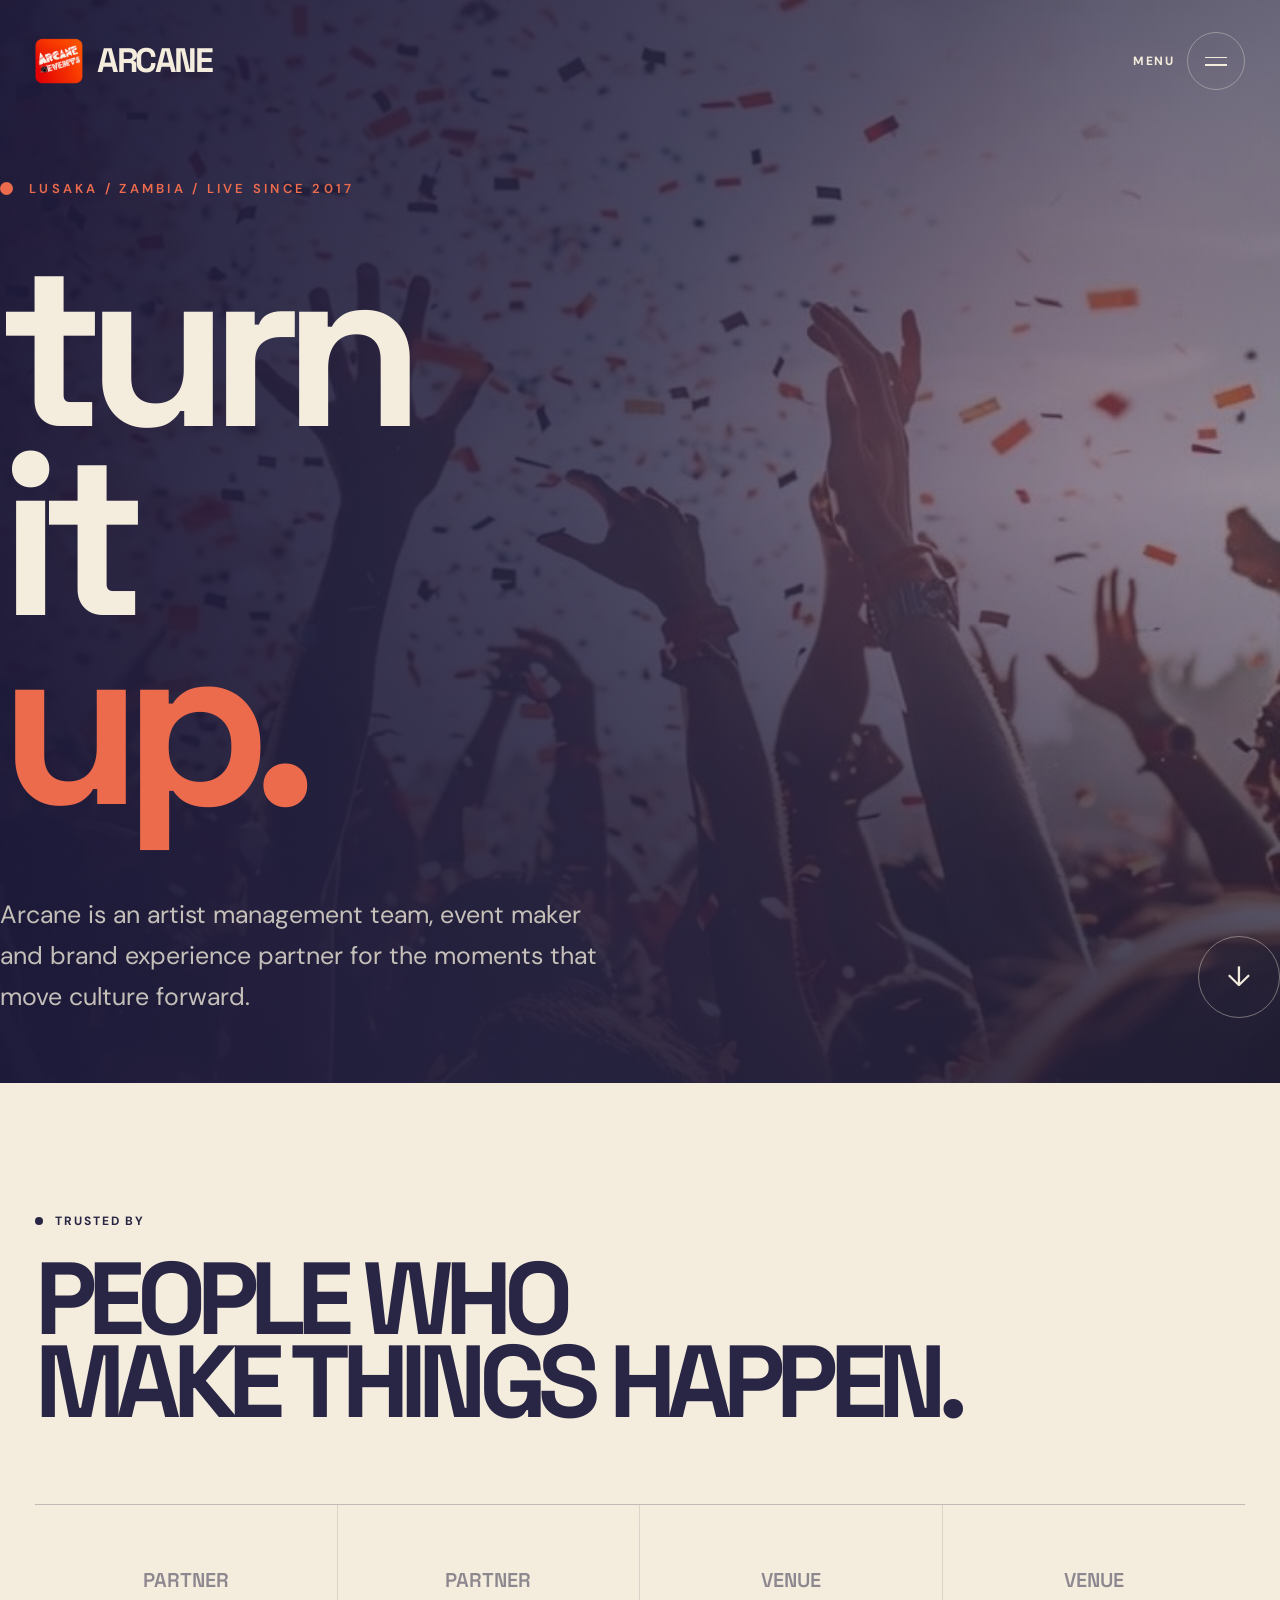
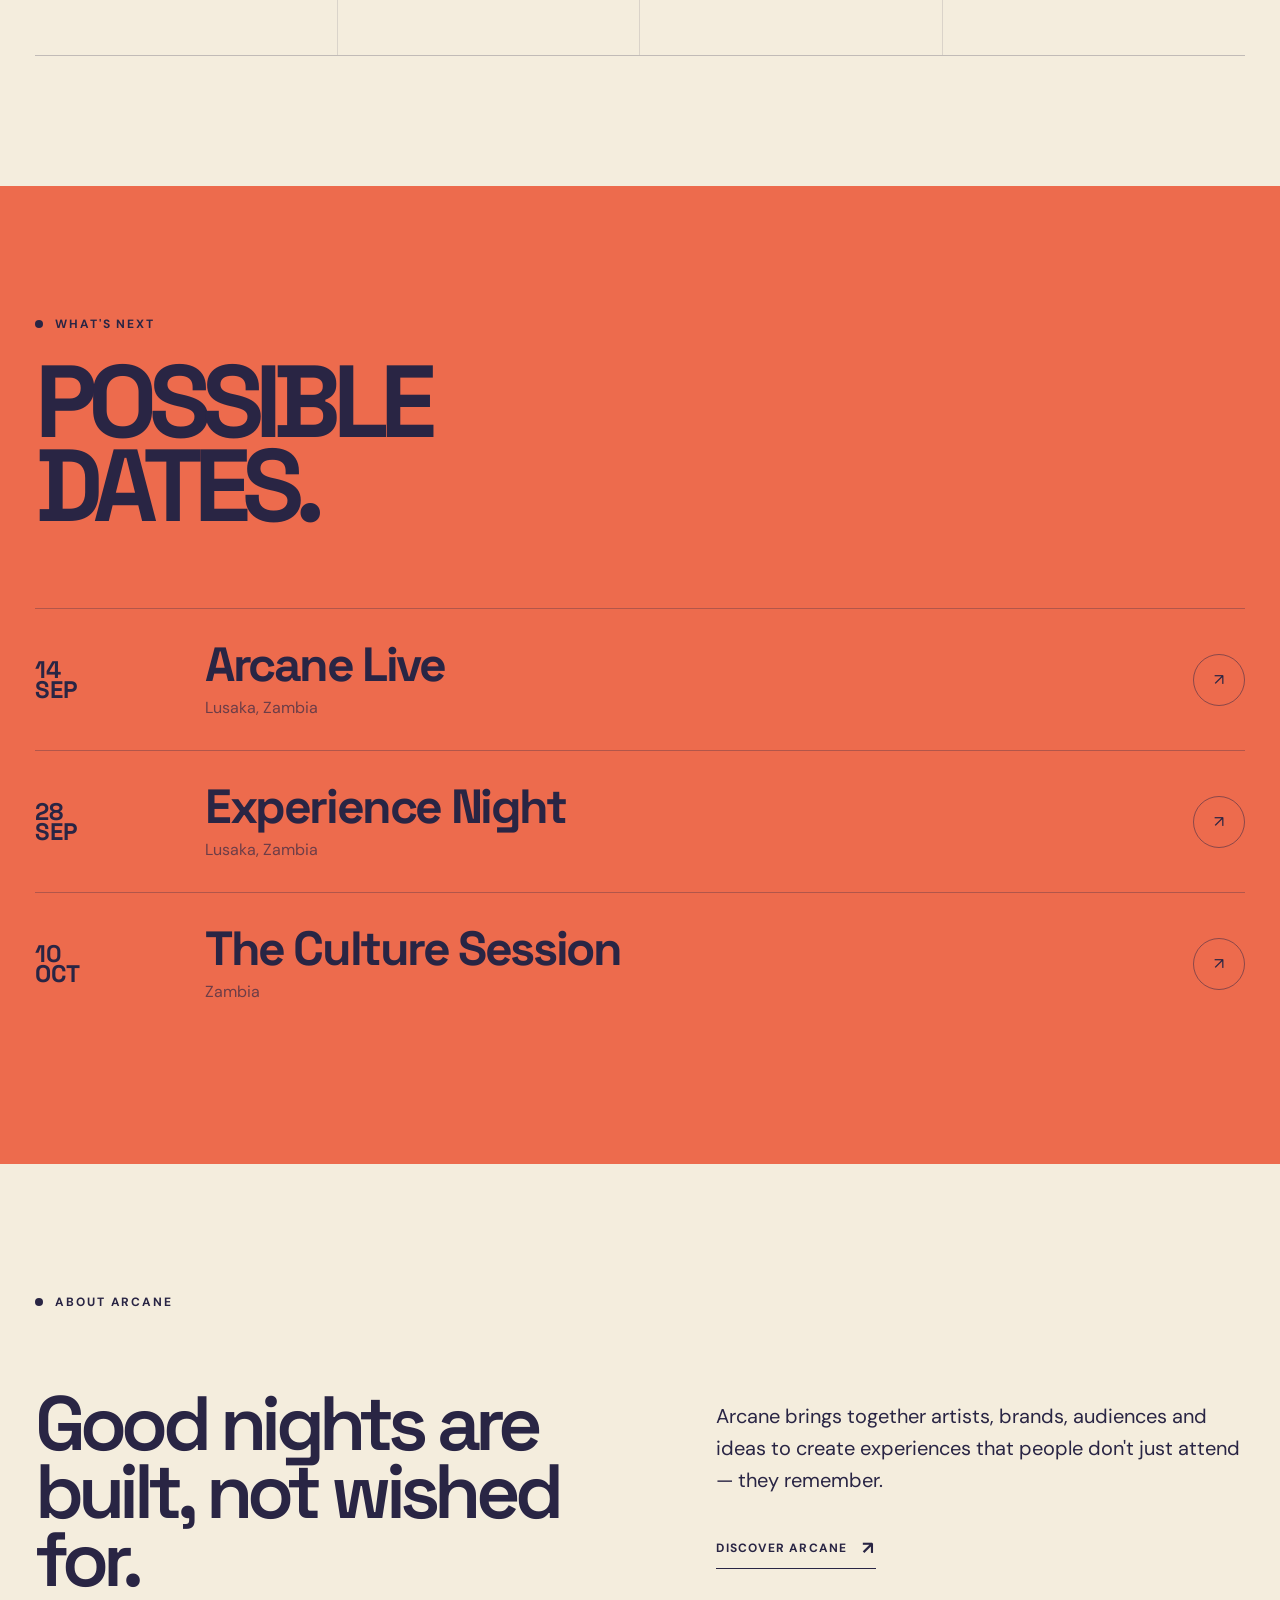
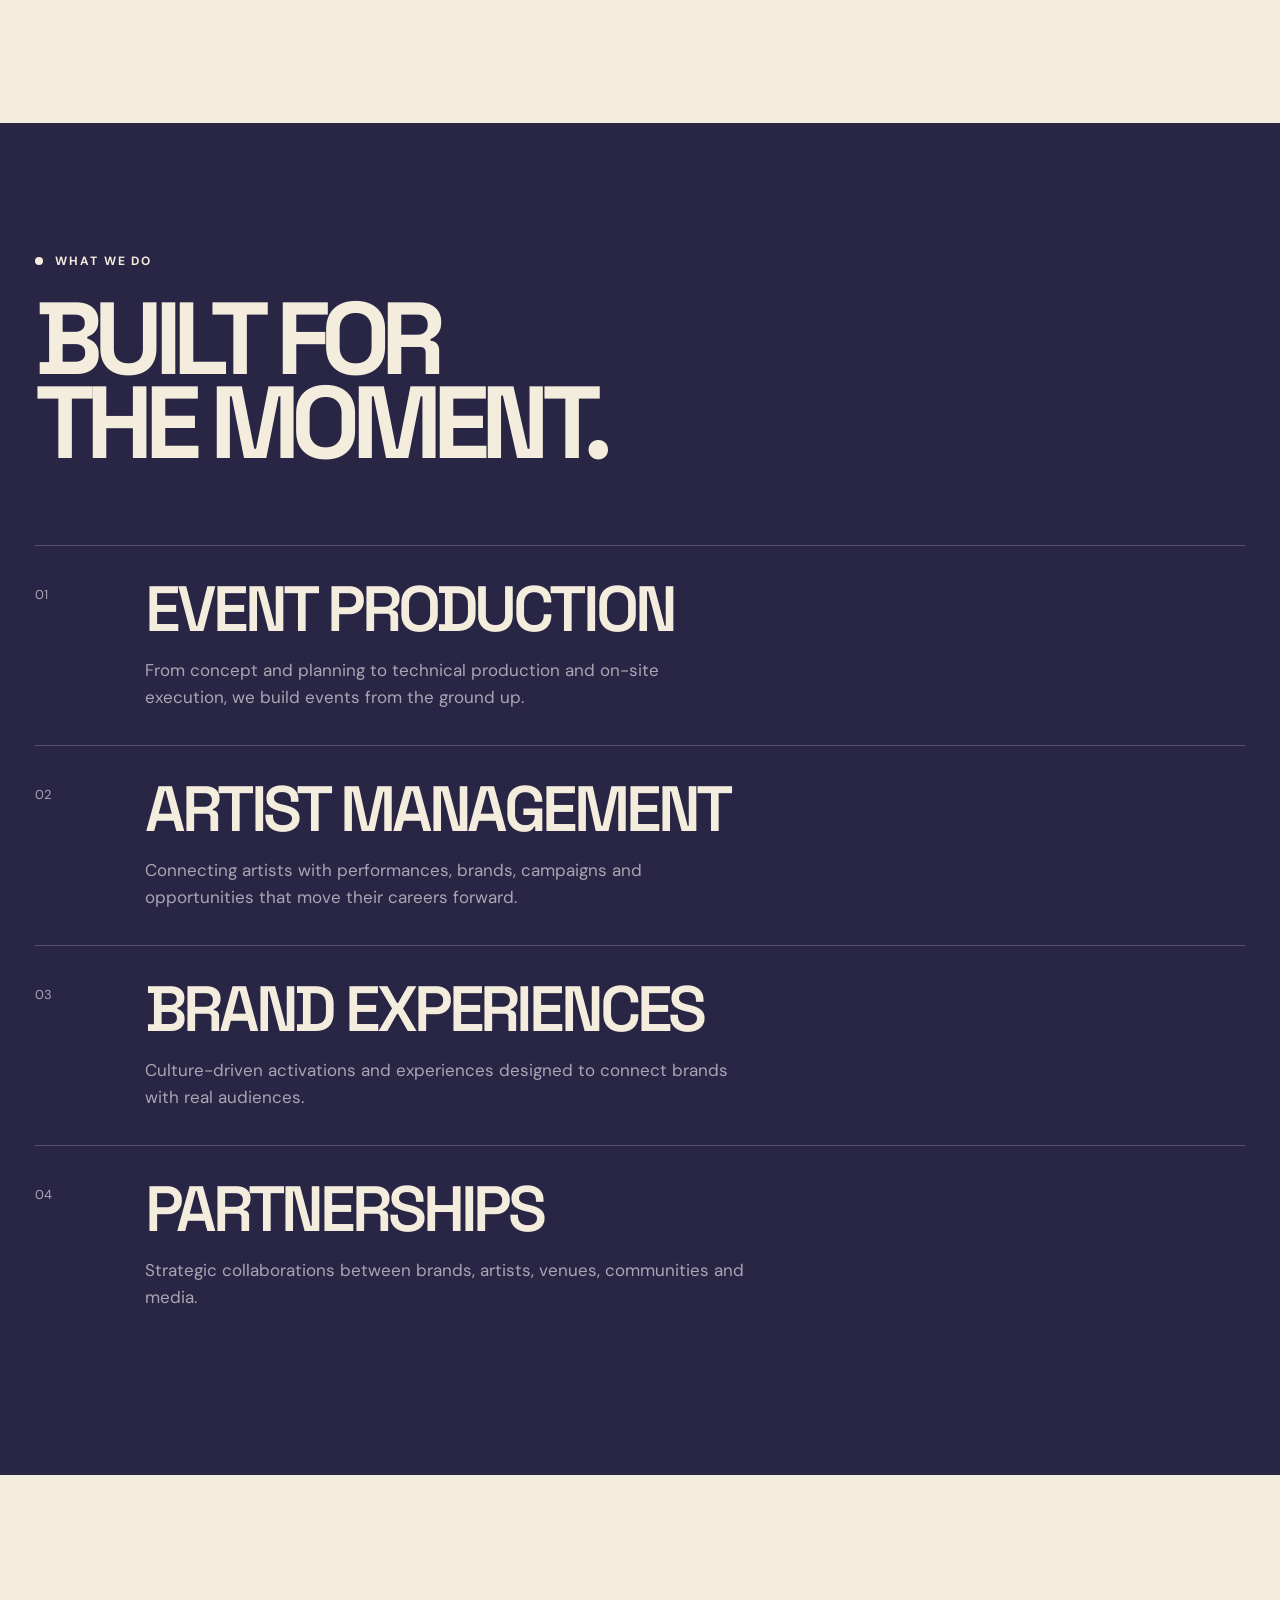
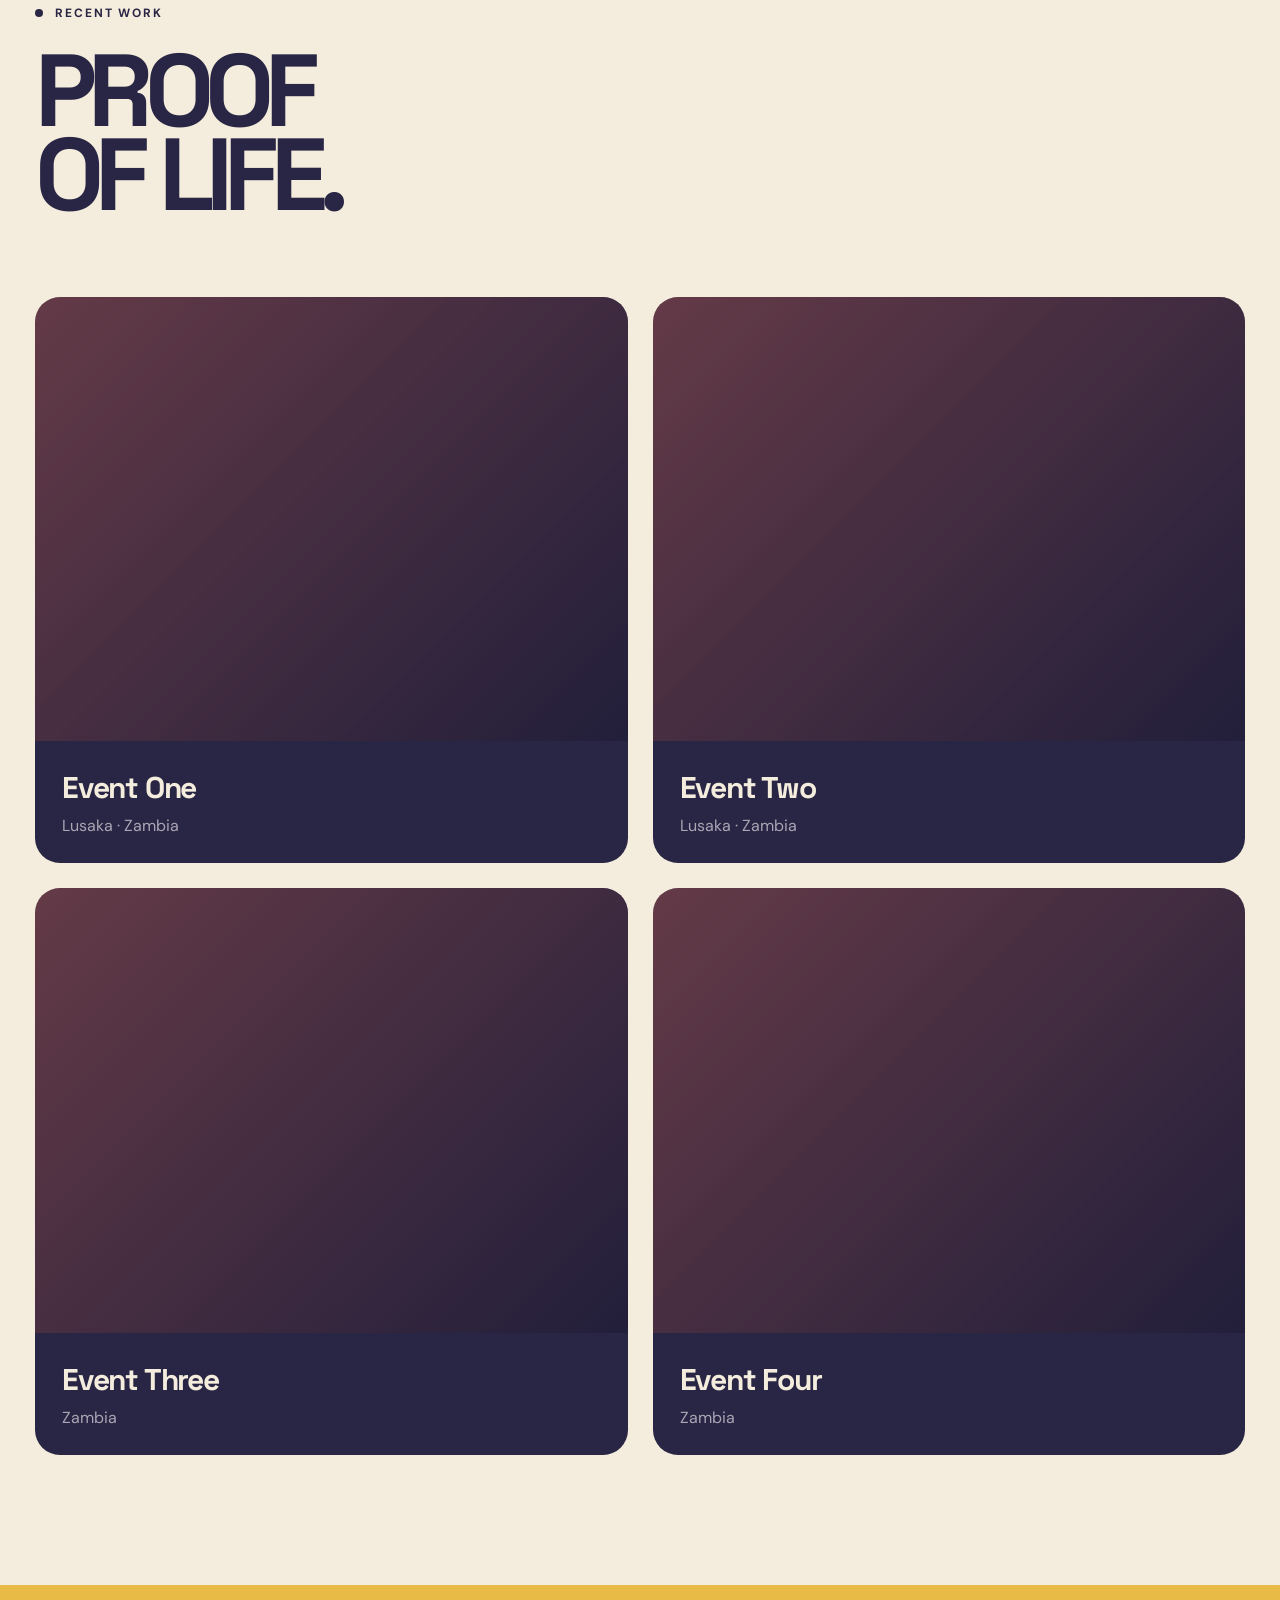
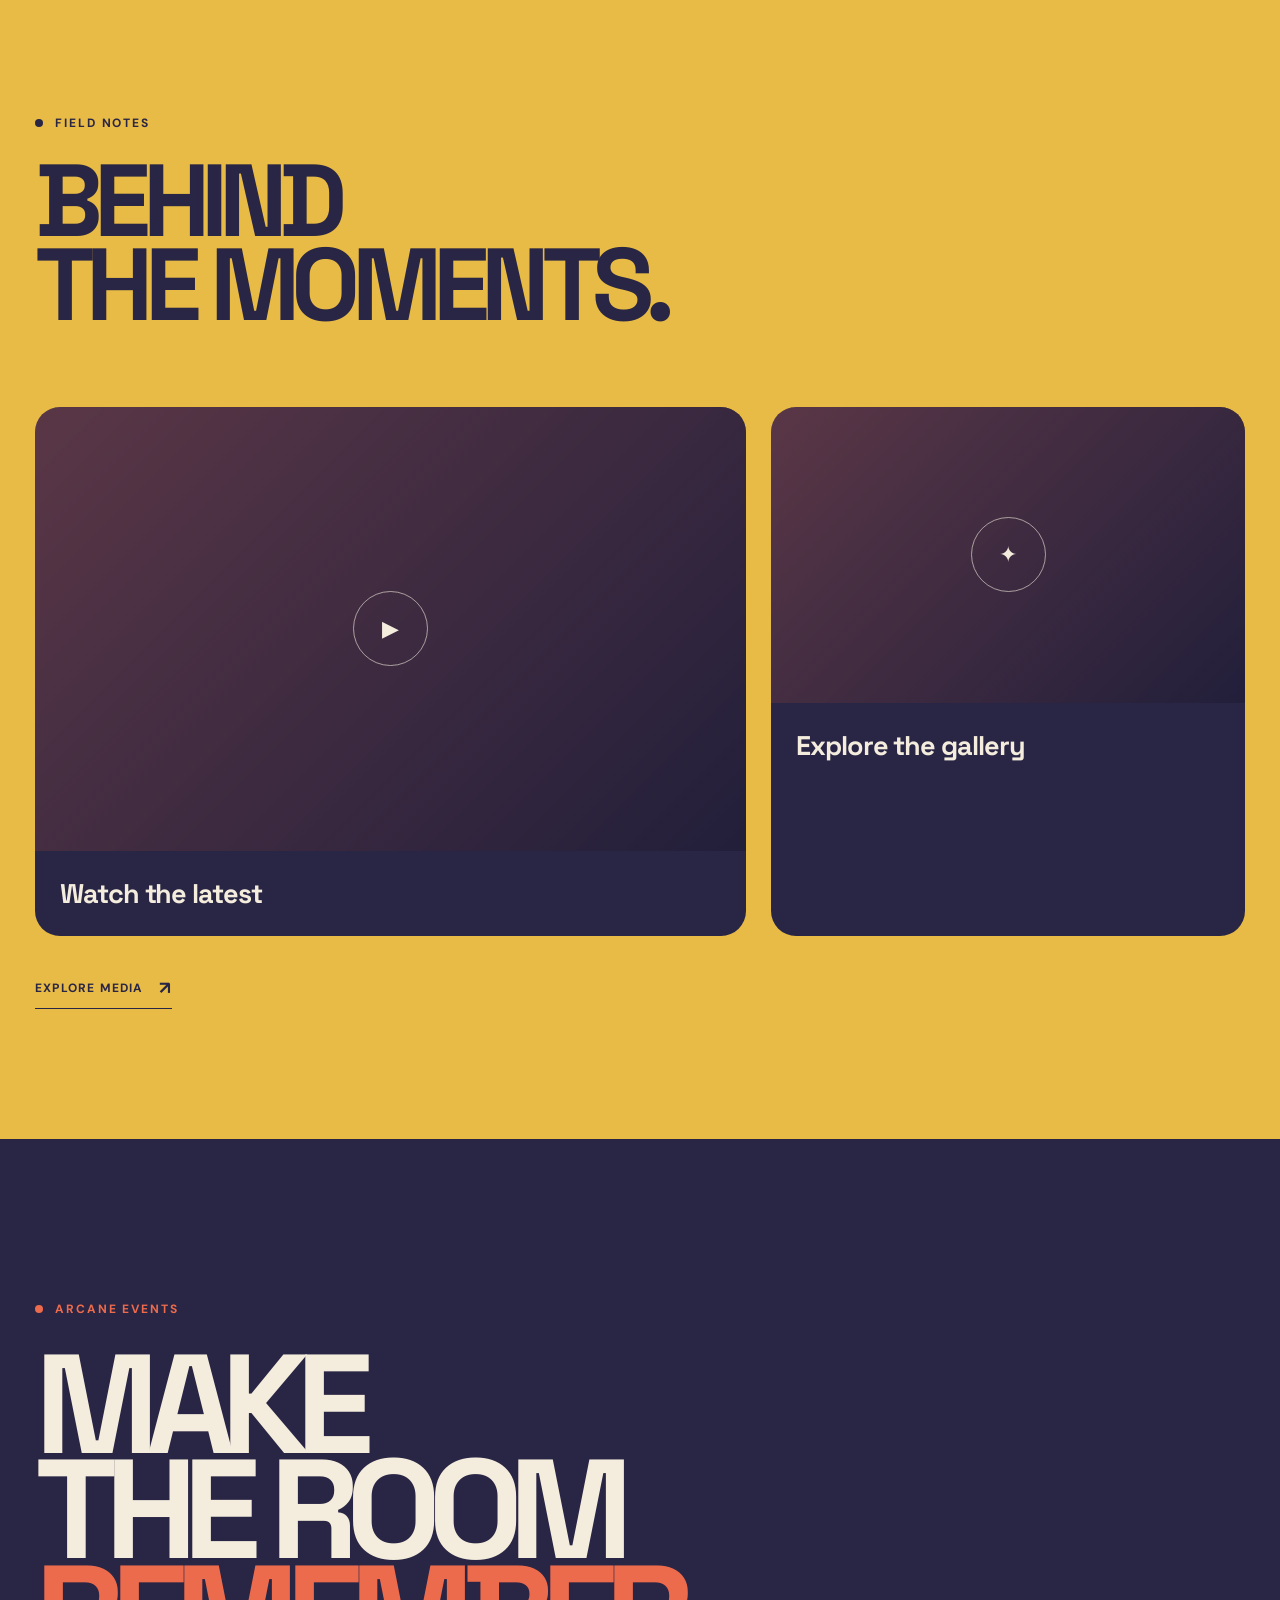
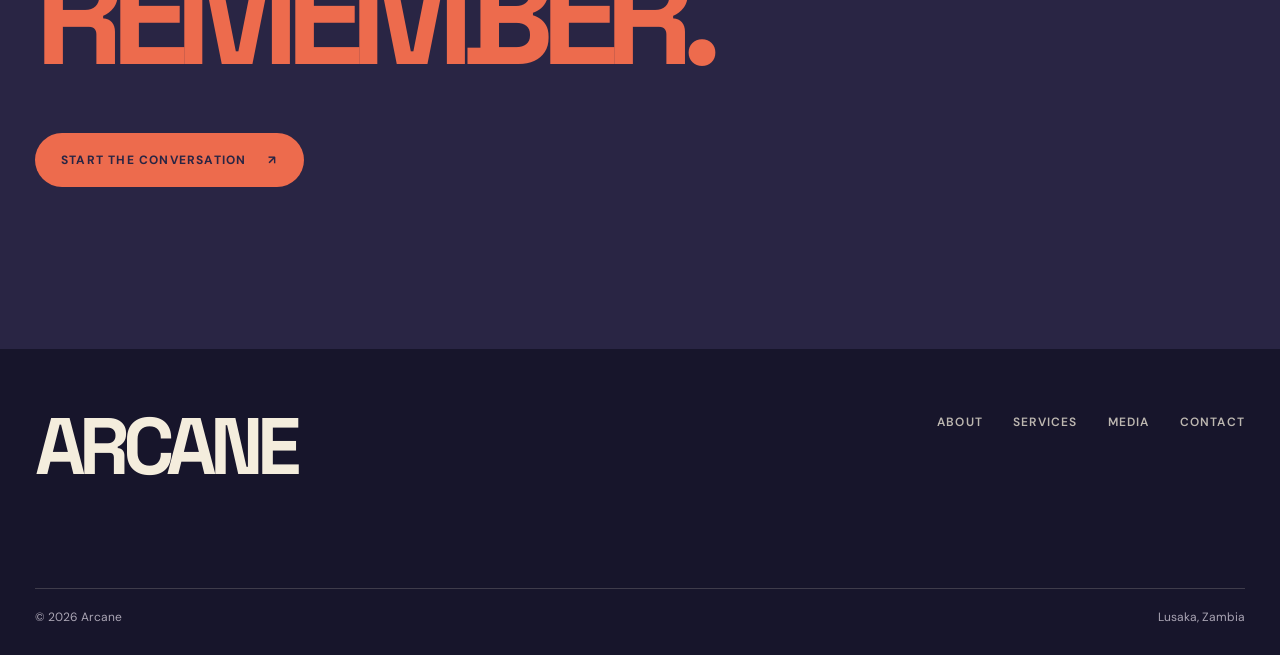
==== commit 300b6ede: "Update index.html" ====
--- a/index.html
+++ b/index.html
@@ -345,13 +345,14 @@
             letter-spacing: -.09em;
         }
 
+        /* Prominent Hero Title */
         .hero-title {
-            max-width: 900px;
+            max-width: 100%;
             font-family: "Space Grotesk", sans-serif;
-            font-size: clamp(5rem, 14vw, 13rem);
+            font-size: clamp(6rem, 18vw, 16rem); /* Increased font size significantly */
             font-weight: 700;
-            line-height: .72;
-            letter-spacing: -.1em;
+            line-height: 0.82; /* Tighter line height for stacking */
+            letter-spacing: -.08em;
             text-transform: lowercase;
         }
 
@@ -836,8 +837,8 @@
             }
 
             .hero-title {
-                font-size: 21vw;
-                line-height: .74;
+                font-size: 22vw; /* Adjusted for mobile prominence */
+                line-height: .85;
             }
 
             .hero-bottom {
@@ -958,7 +959,7 @@
             }
 
             .hero-title {
-                font-size: 22vw;
+                font-size: 24vw; /* Slightly larger on smallest screens */
             }
 
             .hero-description {
